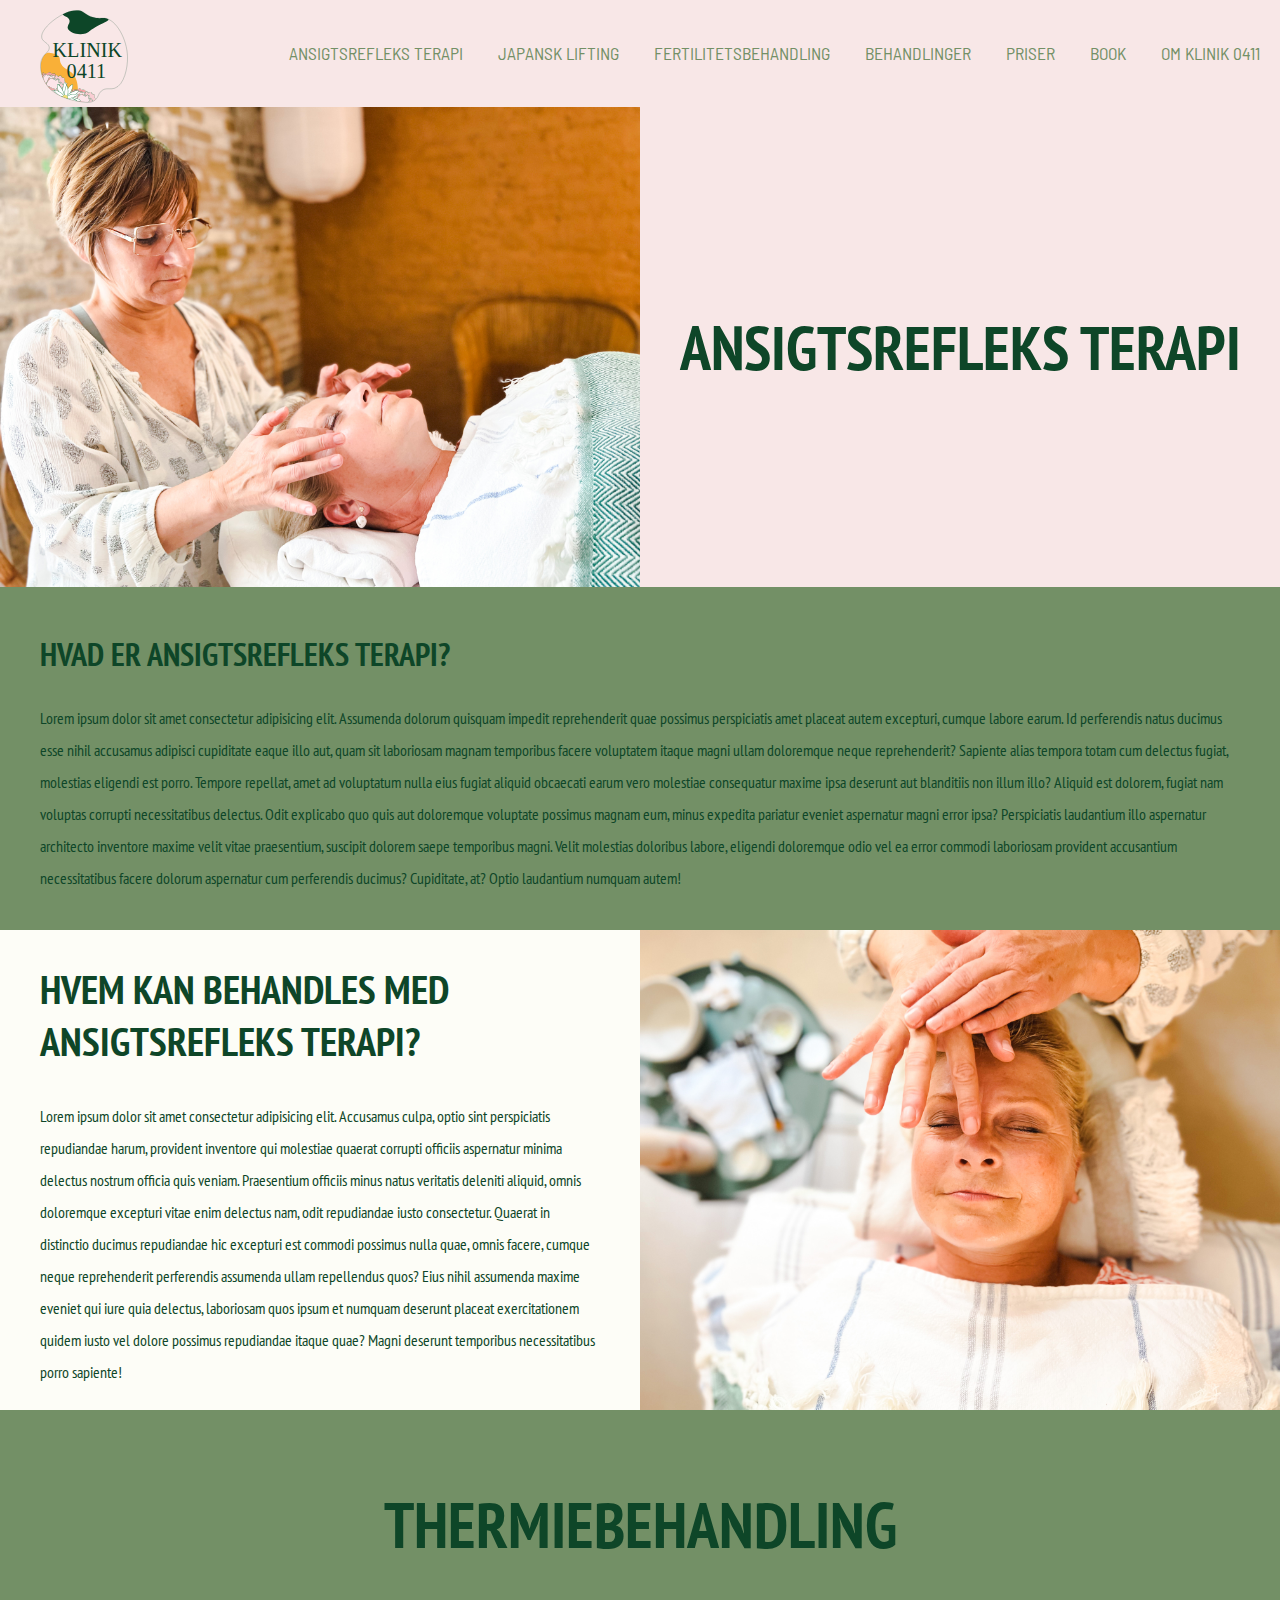
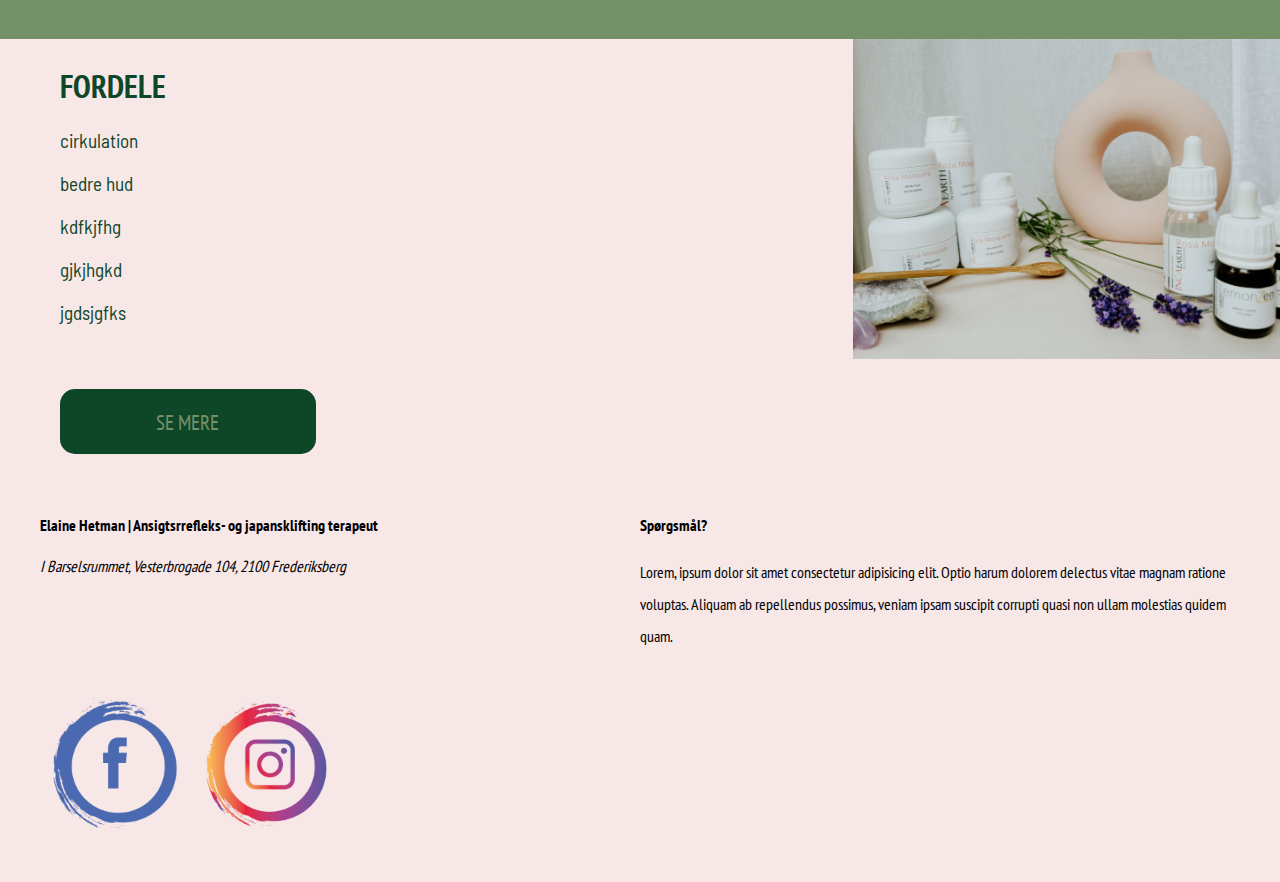
==== ansigt.html @ 23c7039d "first commit" ====
<!DOCTYPE html>
<html lang="da">
  <head>
    <meta charset="UTF-8" />
    <meta http-equiv="X-UA-Compatible" content="IE=edge" />
    <meta name="viewport" content="width=device-width, initial-scale=1.0" />
    <meta name="robots" content="noindex" />
    <link rel="preconnect" href="https://fonts.googleapis.com" />
    <link rel="preconnect" href="https://fonts.gstatic.com" crossorigin />
    <link href="https://fonts.googleapis.com/css2?family=Barlow+Semi+Condensed:wght@200&display=swap" rel="stylesheet" />
    <link rel="preconnect" href="https://fonts.googleapis.com" />
    <link rel="preconnect" href="https://fonts.gstatic.com" crossorigin />
    <link href="https://fonts.googleapis.com/css2?family=PT+Sans+Narrow&display=swap" rel="stylesheet" />
    <link rel="stylesheet" href="layout.css" />
    <link rel="stylesheet" href="style.css" />
    <title>ANSIGTSREFLEKS TERAPI</title>
  </head>
  <body>
    <header class="banner">
      <nav class="navbar">
        <a class="logo" href="index.html"><img src="images/logo_2.svg" alt="logo" /></a>
        <ul class="nav-menu">
          <li class="nav-item">
            <a href="ansigt.html">ANSIGTSREFLEKS TERAPI</a>
          </li>
          <li class="nav-item">
            <a href="japansk.html">JAPANSK LIFTING</a>
          </li>
          <li class="nav-item">
            <a href="#">FERTILITETSBEHANDLING</a>
          </li>

          <li class="nav-item">
            <a href="#">BEHANDLINGER</a>
          </li>
          <li class="nav-item">
            <a href="#">PRISER</a>
          </li>
          <li class="nav-item">
            <a href="#">BOOK</a>
          </li>
          <li class="nav-item">
            <a href="#">OM KLINIK 0411</a>
          </li>
        </ul>
        <div class="hamburger">
          <span class="bar"></span>
          <span class="bar"></span>
          <span class="bar"></span>
        </div>
      </nav>
    </header>
    <section class="half-split_2">
      <h1>ANSIGTSREFLEKS TERAPI</h1>
      <img src="billeder/ansigt_side_ansigt.JPG" alt="kvinde giver ansigtsrefleks" />
    </section>
    <section class="hvad_er_refleks">
      <h2>HVAD ER ANSIGTSREFLEKS TERAPI?</h2>
      <p>
        Lorem ipsum dolor sit amet consectetur adipisicing elit. Assumenda dolorum quisquam impedit reprehenderit quae possimus perspiciatis amet placeat autem excepturi, cumque labore earum. Id perferendis natus ducimus esse nihil accusamus adipisci cupiditate eaque illo aut, quam sit laboriosam magnam temporibus facere voluptatem itaque magni ullam doloremque neque reprehenderit? Sapiente alias tempora totam cum delectus fugiat, molestias eligendi est porro. Tempore repellat, amet ad voluptatum nulla eius fugiat aliquid obcaecati earum vero molestiae consequatur maxime ipsa deserunt aut blanditiis non illum illo? Aliquid est dolorem, fugiat nam voluptas corrupti necessitatibus delectus. Odit explicabo quo quis aut doloremque voluptate possimus magnam eum, minus expedita pariatur eveniet
        aspernatur magni error ipsa? Perspiciatis laudantium illo aspernatur architecto inventore maxime velit vitae praesentium, suscipit dolorem saepe temporibus magni. Velit molestias doloribus labore, eligendi doloremque odio vel ea error commodi laboriosam provident accusantium necessitatibus facere dolorum aspernatur cum perferendis ducimus? Cupiditate, at? Optio laudantium numquam autem!
      </p>
    </section>
    <section class="hvem_kan_behandles">
      <img src="billeder/ansigt_side_ansigt_3.JPG" alt="kvinde giver refleks" />
      <h2>HVEM KAN BEHANDLES MED ANSIGTSREFLEKS TERAPI?</h2>
      <p>
        Lorem ipsum dolor sit amet consectetur adipisicing elit. Accusamus culpa, optio sint perspiciatis repudiandae harum, provident inventore qui molestiae quaerat corrupti officiis aspernatur minima delectus nostrum officia quis veniam. Praesentium officiis minus natus veritatis deleniti aliquid, omnis doloremque excepturi vitae enim delectus nam, odit repudiandae iusto consectetur. Quaerat in distinctio ducimus repudiandae hic excepturi est commodi possimus nulla quae, omnis facere, cumque neque reprehenderit perferendis assumenda ullam repellendus quos? Eius nihil assumenda maxime eveniet qui iure quia delectus, laboriosam quos ipsum et numquam deserunt placeat exercitationem quidem iusto vel dolore possimus repudiandae itaque quae? Magni deserunt temporibus necessitatibus porro
        sapiente!
      </p>
    </section>
    <section class="overskrift"><h1>THERMIEBEHANDLING</h1></section>
    <section class="fordele">
      <h2>FORDELE</h2>
      <ul>
        <li>cirkulation</li>
        <li>bedre hud</li>
        <li>kdfkjfhg</li>
        <li>gjkjhgkd</li>
        <li>jgdsjgfks</li>
      </ul>
      <img src="billeder/produkt_landscape_side2.JPG" alt="produkter" />
      <div class="button_micro"><a href="#">SE MERE</a></div>
    </section>
    <footer class="grid_footer_3col">
      <div class="adresse">
        <h4>Elaine Hetman | Ansigtsrrefleks- og japansklifting terapeut</h4>
        <address>I Barselsrummet, Vesterbrogade 104, 2100 Frederiksberg</address>
      </div>
      <div class="ikoner">
        <a href="#"><img src="images/facebook_png.png" alt="facebook icon" /></a>
        <a href="#"><img src="images/insta_png.png" alt="instagram icon" /></a>
      </div>
      <div class="spoergsmaal">
        <h4>Spørgsmål?</h4>
        <p>Lorem, ipsum dolor sit amet consectetur adipisicing elit. Optio harum dolorem delectus vitae magnam ratione voluptas. Aliquam ab repellendus possimus, veniam ipsam suscipit corrupti quasi non ullam molestias quidem quam.</p>
      </div>
      <button onclick="topFunction()" id="top_knap" title="Go to top">Til toppen</button>
    </footer>
    <script src="script.js"></script>
  </body>
</html>
---- layout.css ----
* {
  box-sizing: border-box;
  /* ovenstående inkluderer padding og border i elementets totale højde og bredde */
}
---- style.css ----
/* ----------------- GENERAL STYLES ----------------------- */
html {
  font-family: "PT Sans Narrow", sans-serif;

  /* farvevariabler */
  --green: #739066;
  --darkgreen: #0e4628;
  --pink: #f8e7e7;
  --beige: #fdfdf7;

  /* gapvariabler */
  --space-s: 1rem;
  --space-m: 2rem;
  --space-l: 3rem;
  --space-xl: 4rem;
}

img {
  width: 100%;
  height: auto;
}

body {
  background-color: var(--pink);
  margin: 0 auto;
  /* max-width: 1200px; */
}
h2 {
  font-size: 2rem;
}

p {
  line-height: 2;
}

/* ---------------- NAV MENU ---------------*/

.logo {
  margin-inline: 40px;
}

.nav-menu li {
  font-family: "Barlow Semi Condensed", sans-serif;
  list-style: none;
  font-size: 1.1rem;
  text-align: center;
}
a {
  color: var(--green);
  text-decoration: none;
}

.navbar {
  min-height: 70px;
  display: flex;
  justify-content: space-between;
  align-items: center;
  margin-right: 20px;
}
.nav-menu {
  display: flex;
  justify-content: space-between;
  align-items: center;
  gap: 35px;
}

.nav-link {
  transition: 0.7s ease;
}

.navbar a:hover {
  color: orange;
}

.hamburger {
  display: none;
  cursor: pointer;
}

.bar {
  display: block;
  width: 30px;
  height: 3px;
  margin-block: 5px;
  -webkit-transition: all 0.3s ease-in-out;
  transition: all 0.3s ease-in-out;
  background-color: var(--green);
  border-radius: 15px;
}

@media (max-width: 768px) {
  .logo {
    width: 30%;
    font-size: 2rem;
    margin-inline: 0;
  }
  .navbar {
    padding: 20px;
  }
  .hamburger {
    display: block;
  }
  .hamburger.active .bar:nth-child(2) {
    opacity: 0;
  }
  .hamburger.active .bar:nth-child(1) {
    transform: translateY(8px) rotate(45deg);
  }
  .hamburger.active .bar:nth-child(3) {
    transform: translateY(-8px) rotate(-45deg);
  }
  .nav-menu {
    position: fixed;
    left: -100%;
    top: 130px;
    gap: 0;
    flex-direction: column;
    background-color: var(--pink);
    width: 100%;
    text-align: center;
    transition: 0.3s;
  }
  .nav-item {
    margin-block: 16px;
  }

  .nav-menu.active {
    left: 0;
  }
}
/* ------------------ scroll to top knap -------------------- */
#top_knap {
  display: none; /* Hidden by default */
  position: fixed; /* Fixed/sticky position */
  bottom: 20px; /* Place the button at the bottom of the page */
  right: 30px; /* Place the button 30px from the right */
  z-index: 99; /* Make sure it does not overlap */
  border: none; /* Remove borders */
  outline: none; /* Remove outline */
  background-color: var(--green); /* Set a background color */
  color: var(--beige); /* Text color */
  cursor: pointer; /* Add a mouse pointer on hover */
  padding: 15px; /* Some padding */
  border-radius: 10px; /* Rounded corners */
  font-size: 18px; /* Increase font size */
  opacity: 80%;
}

#top_knap:hover {
  background-color: var(--darkgreen); /* Add a dark-grey background on hover */
  opacity: 100%;
}

/* ------------------ FORSIDE MOBILFIRST -------------------- */

.half-split h1 {
  margin: 20px;
  font-size: 2.5rem;
  color: var(--darkgreen);
}

.half-split div {
  margin-bottom: 20px;
}

.velkommen {
  background-color: var(--green);
  padding: 20px;
  color: var(--darkgreen);
}

/* ------ Hvad er ansigtsrefleks ----- */
.grid_1-2 {
  background-color: var(--pink);
  color: var(--darkgreen);
  padding-bottom: 20px;
}

.grid_1-2 h2,
.grid_1-2 p {
  padding-inline: 20px;
}

.grid_2-1 div {
  margin-bottom: 20px;
}

.button_micro a:hover {
  color: var(--beige);
}

.button_micro {
  background-color: #0e4628;
  width: 30%;
  height: 65px;
  padding: 20px;
  font-size: 1.3rem;
  border-radius: 15px;
  text-align: center;
  margin-left: 20px;
}

.button_micro_center a:hover {
  font-size: 2rem;
  color: var(--beige);
}

/* ------ Hvad er japansk lift ----- */
.grid_2-1 {
  background-color: var(--beige);
  color: var(--darkgreen);
  padding-top: 20px;
}

.grid_2-1 h2,
.grid_2-1 p {
  padding-inline: 20px;
}

/* ------ Det siger kunderne ----- */
.kunder {
  background-color: var(--green);
  padding-top: 20px;
  margin: 0;
  text-align: center;
  color: var(--darkgreen);
}
.reviews_flex {
  display: flex;
  text-align: center;
  padding-inline: 20px;
  padding-block: 40px;
  gap: 10px;
  background-color: var(--green);
}
.reviews_flex h3 {
  color: var(--beige);
}

.reviews_flex img {
  border-radius: 50%;
}

.button_micro_center {
  display: flex;
  justify-content: center;
  padding: 20px;
  font-size: 1.3rem;
  background-color: var(--darkgreen);
}

/* ------ footer ----- */

.grid_footer_3col {
  padding: 20px;
  padding-bottom: 40px;
}

.ikoner {
  display: flex;
  width: 50%;
  padding-top: 20px;
}

/* ------ SIDE 2 - Hvad er ansigtsrefleks ----- */

.half-split_2 h1 {
  margin: 20px;
  font-size: 2.5rem;
  color: var(--darkgreen);
}

.hvad_er_refleks {
  color: var(--darkgreen);
  background-color: var(--green);
  padding: 20px;
}

.hvem_kan_behandles {
  color: var(--darkgreen);
  background-color: var(--beige);
}

.hvem_kan_behandles p {
  padding-bottom: 20px;
  margin: 0;
}

.overskrift {
  text-align: center;
  background-color: var(--green);
  padding: 30px;
  color: var(--darkgreen);
  font-size: 2rem;
}

.fordele {
  color: var(--darkgreen);
}

.fordele h2,
.fordele ul {
  padding-inline: 20px;
}

.fordele div {
  margin-bottom: 20px;
}

.fordele li {
  list-style: none;
  font-family: "Barlow Semi Condensed", sans-serif;
  font-size: 1.2rem;
  padding-bottom: 20px;
}

@media (min-width: 1000px) {
  .logo {
    width: 7%;
    margin-top: 10px;
  }
  .half-split {
    display: grid;
    grid-template-columns: 1fr 1fr;
  }
  .half-split h1 {
    grid-column: 1;
    grid-row: 2;
    font-size: 3.9rem;
    margin-inline: 40px;
  }
  .half-split img {
    grid-column: 2;
    grid-row: span 3;
    width: 100%;
  }

  .half-split div {
    grid-row: 2;
    margin-inline: 40px;
    grid-column: 1;
    margin-top: 290px;
    margin-bottom: 30px;
  }

  .velkommen {
    text-align: center;
    padding-bottom: 40px;
  }
  .velkommen p {
    padding-inline: 350px;
  }
  /* ------ Hvad er ansigtsrefleks ----- */
  .grid_1-2 {
    display: grid;
    grid-template-columns: 1fr 2fr;
    padding: 0;
  }
  .grid_1-2 img {
    grid-column: 1;
    grid-row: span 2;
    width: 80%;
  }
  .grid_1-2 h2,
  .grid_1-2 p {
    margin-inline: 90px;
    grid-row: 1;
    grid-column: 2;
  }
  .grid_1-2 p {
    margin-top: 100px;
  }
  .grid_1-2 div {
    grid-row: 2;
    grid-column: 2;
    margin-inline: 110px;
  }

  .grid_2-1 {
    display: grid;
    grid-template-columns: 2fr 1fr;
    padding: 0;
  }
  .grid_2-1 img {
    grid-column: 2;
    grid-row: span 2;
  }

  .grid_2-1 h2,
  .grid_2-1 p {
    margin-inline: 90px;
    grid-row: 1;
    grid-column: 1;
  }

  .grid_2-1 p {
    margin-top: 100px;
  }
  .grid_2-1 div {
    grid-row: 2;
    grid-column: 1;
    margin-inline: 110px;
  }

  .reviews_flex img {
    width: 60%;
  }

  footer {
    display: grid;
    grid-template-columns: 1fr 1fr;
    margin-inline: 20px;
  }

  .ikoner {
    grid-column: 1;
  }

  .spoergsmaal {
    grid-column: 2;
    grid-row: 1;
  }

  /* ------ SIDE 2 HVAD ER ANSIGTSREFLEKS ----- */

  .half-split_2 {
    display: grid;
    grid-template-columns: 1fr 1fr;
  }

  .half-split_2 h1 {
    grid-column: 2;
    grid-row: 2;
    font-size: 3.9rem;

    text-align: center;
  }

  .half-split_2 img {
    grid-column: 1;
    grid-row: span 3;
    width: 100%;
  }

  .hvad_er_refleks {
    padding-inline: 40px;
  }

  .hvem_kan_behandles {
    display: grid;
    grid-template-columns: 1fr 1fr;
  }

  .hvem_kan_behandles h2 {
    grid-column: 1;
    grid-row: 1;
    font-size: 2.5rem;
    margin-left: 40px;
  }
  .hvem_kan_behandles p {
    grid-column: 1;
    grid-row: 2;
    margin-inline: 40px;
  }

  .hvem_kan_behandles img {
    grid-column: 2;
    grid-row: span 3;
  }

  .fordele {
    display: grid;
    grid-template-columns: 2fr 1fr;
  }

  .fordele h2,
  .fordele ul,
  .fordele div {
    grid-column: 1;
    grid-row: 1;
    margin-inline: 40px;
  }
  .fordele ul {
    margin-top: 90px;
  }
  .fordele div {
    margin-top: 350px;
    margin-inline: 60px;
  }
  .fordele img {
    grid-column: 2;
    grid-row: 1;
  }
}
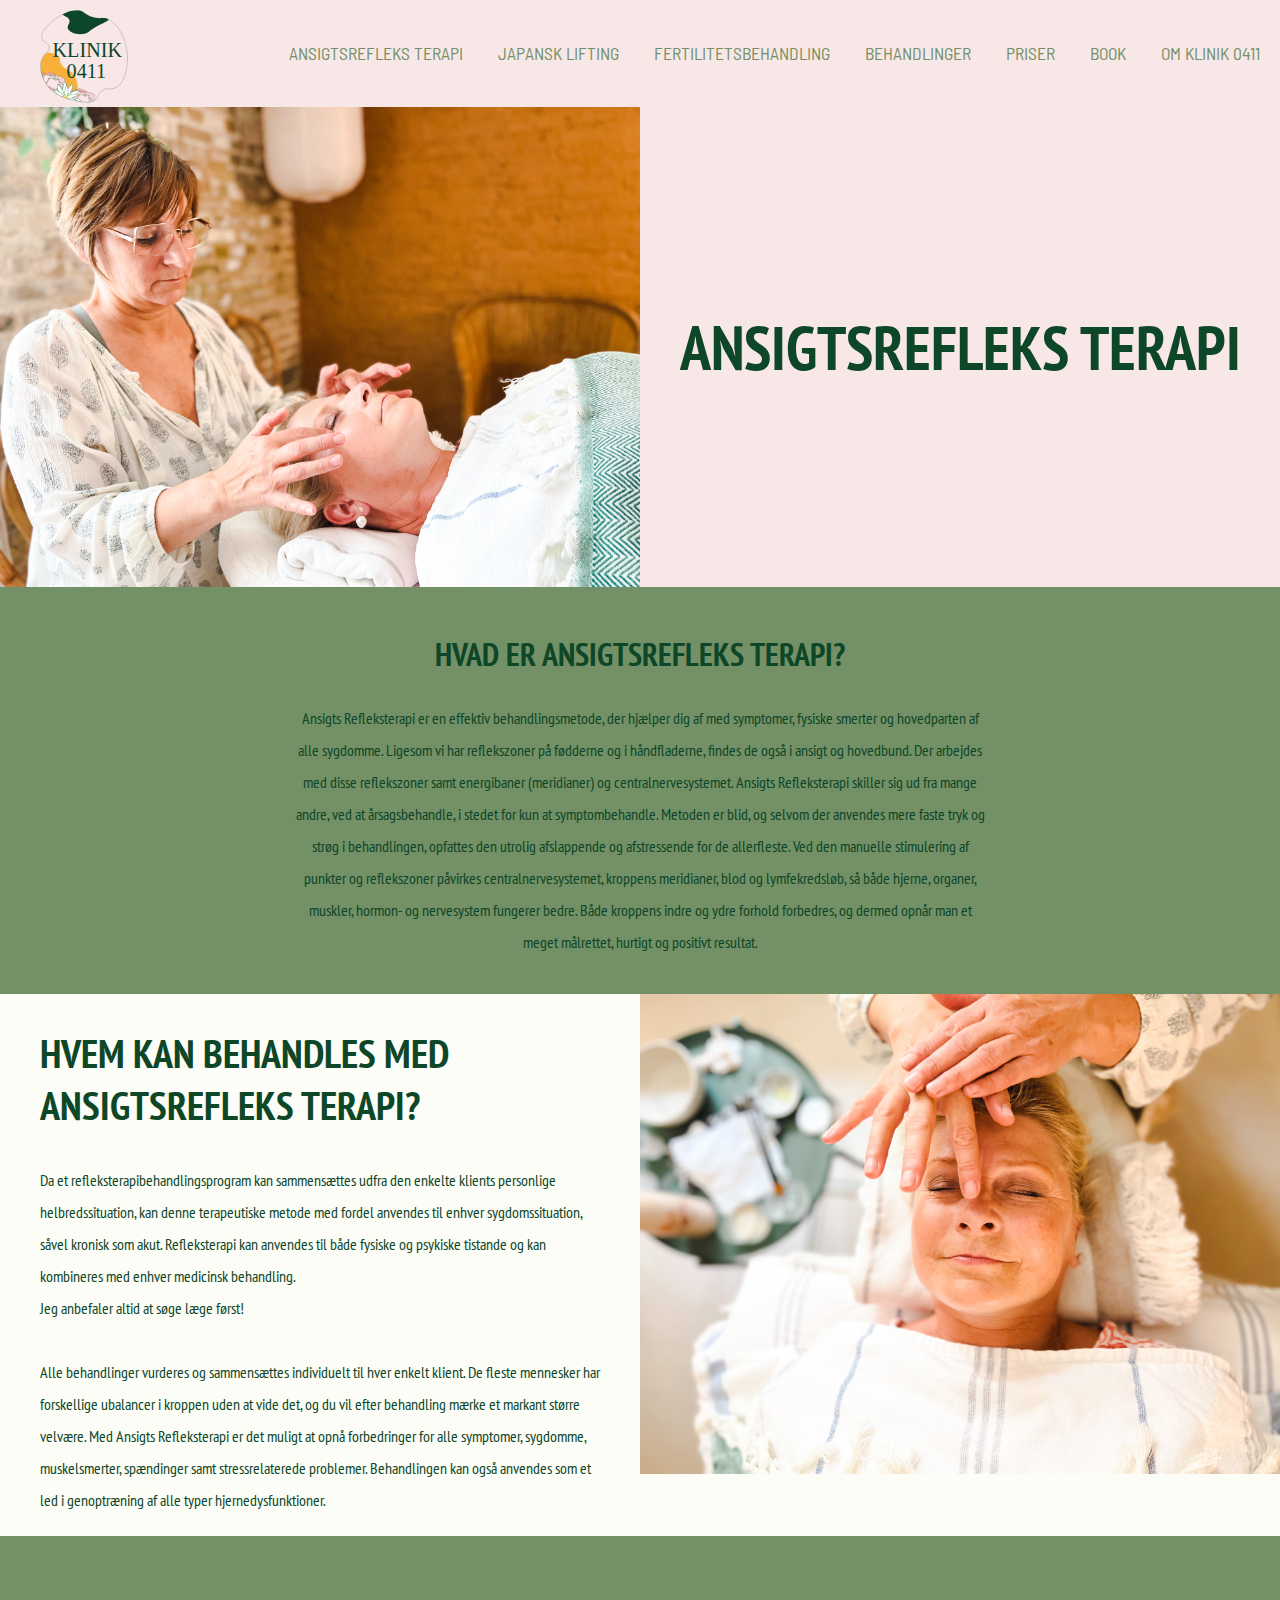
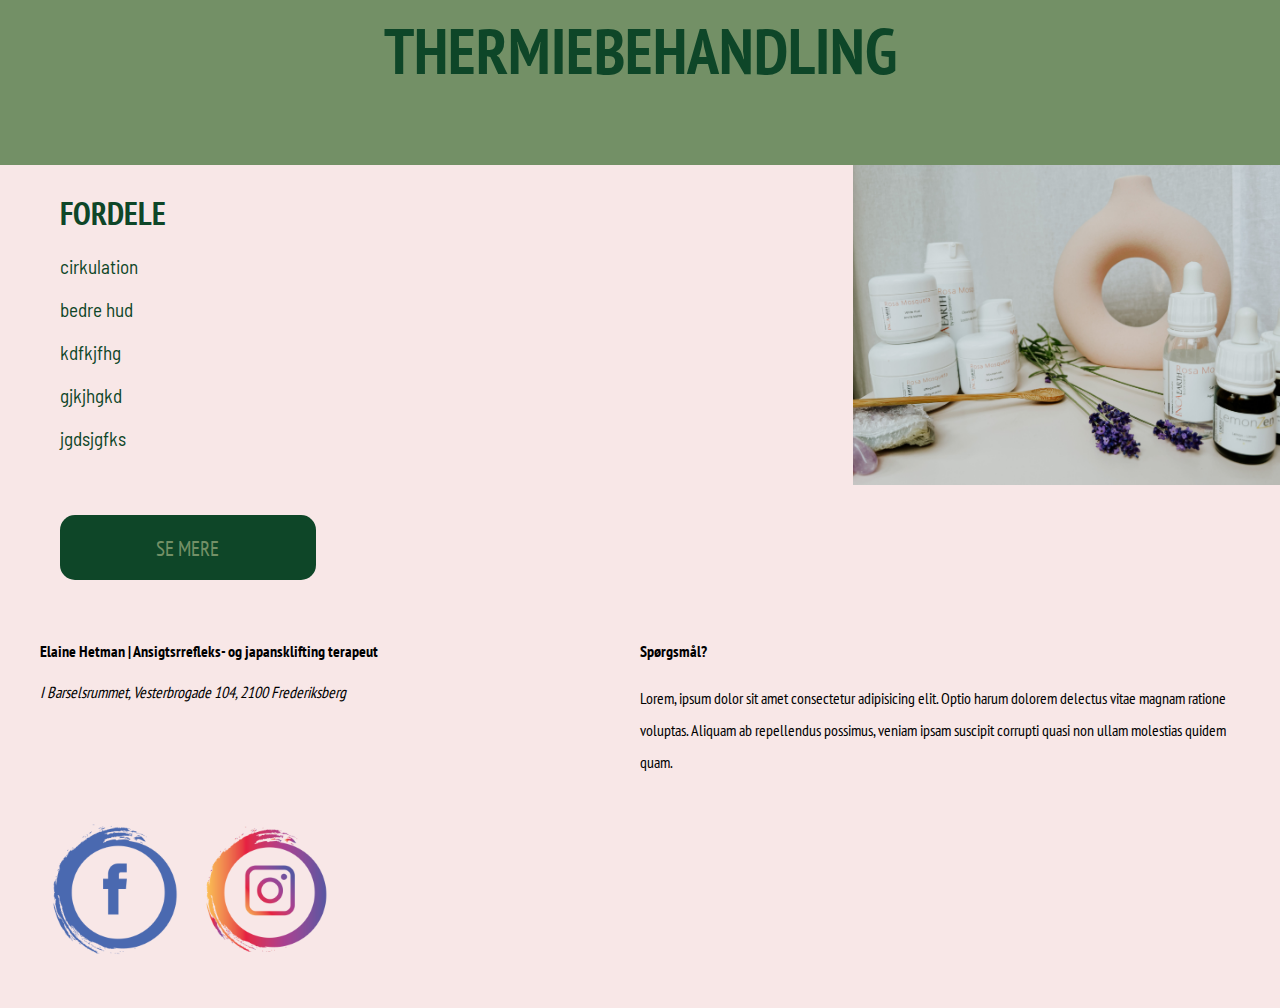
==== commit d5912e24: "tekst" ====
--- a/ansigt.html
+++ b/ansigt.html
@@ -57,16 +57,18 @@
     <section class="hvad_er_refleks">
       <h2>HVAD ER ANSIGTSREFLEKS TERAPI?</h2>
       <p>
-        Lorem ipsum dolor sit amet consectetur adipisicing elit. Assumenda dolorum quisquam impedit reprehenderit quae possimus perspiciatis amet placeat autem excepturi, cumque labore earum. Id perferendis natus ducimus esse nihil accusamus adipisci cupiditate eaque illo aut, quam sit laboriosam magnam temporibus facere voluptatem itaque magni ullam doloremque neque reprehenderit? Sapiente alias tempora totam cum delectus fugiat, molestias eligendi est porro. Tempore repellat, amet ad voluptatum nulla eius fugiat aliquid obcaecati earum vero molestiae consequatur maxime ipsa deserunt aut blanditiis non illum illo? Aliquid est dolorem, fugiat nam voluptas corrupti necessitatibus delectus. Odit explicabo quo quis aut doloremque voluptate possimus magnam eum, minus expedita pariatur eveniet
-        aspernatur magni error ipsa? Perspiciatis laudantium illo aspernatur architecto inventore maxime velit vitae praesentium, suscipit dolorem saepe temporibus magni. Velit molestias doloribus labore, eligendi doloremque odio vel ea error commodi laboriosam provident accusantium necessitatibus facere dolorum aspernatur cum perferendis ducimus? Cupiditate, at? Optio laudantium numquam autem!
+        Ansigts Refleksterapi er en effektiv behandlingsmetode, der hjælper dig af med symptomer, fysiske smerter og hovedparten af alle sygdomme. Ligesom vi har reflekszoner på fødderne og i håndfladerne, findes de også i ansigt og hovedbund. Der arbejdes med disse reflekszoner samt energibaner (meridianer) og centralnervesystemet. Ansigts Refleksterapi skiller sig ud fra mange andre, ved at årsagsbehandle, i stedet for kun at symptombehandle. Metoden er blid, og selvom der anvendes mere faste tryk og strøg i behandlingen, opfattes den utrolig afslappende og afstressende for de allerfleste. Ved den manuelle stimulering af punkter og reflekszoner påvirkes centralnervesystemet, kroppens meridianer, blod og lymfekredsløb, så både hjerne, organer, muskler, hormon- og nervesystem fungerer
+        bedre. Både kroppens indre og ydre forhold forbedres, og dermed opnår man et meget målrettet, hurtigt og positivt resultat.
       </p>
     </section>
     <section class="hvem_kan_behandles">
       <img src="billeder/ansigt_side_ansigt_3.JPG" alt="kvinde giver refleks" />
       <h2>HVEM KAN BEHANDLES MED ANSIGTSREFLEKS TERAPI?</h2>
       <p>
-        Lorem ipsum dolor sit amet consectetur adipisicing elit. Accusamus culpa, optio sint perspiciatis repudiandae harum, provident inventore qui molestiae quaerat corrupti officiis aspernatur minima delectus nostrum officia quis veniam. Praesentium officiis minus natus veritatis deleniti aliquid, omnis doloremque excepturi vitae enim delectus nam, odit repudiandae iusto consectetur. Quaerat in distinctio ducimus repudiandae hic excepturi est commodi possimus nulla quae, omnis facere, cumque neque reprehenderit perferendis assumenda ullam repellendus quos? Eius nihil assumenda maxime eveniet qui iure quia delectus, laboriosam quos ipsum et numquam deserunt placeat exercitationem quidem iusto vel dolore possimus repudiandae itaque quae? Magni deserunt temporibus necessitatibus porro
-        sapiente!
+        Da et refleksterapibehandlingsprogram kan sammensættes udfra den enkelte klients personlige helbredssituation, kan denne terapeutiske metode med fordel anvendes til enhver sygdomssituation, såvel kronisk som akut. Refleksterapi kan anvendes til både fysiske og psykiske tistande og kan kombineres med enhver medicinsk behandling. <br />
+        Jeg anbefaler altid at søge læge først! <br />
+        <br />
+        Alle behandlinger vurderes og sammensættes individuelt til hver enkelt klient. De fleste mennesker har forskellige ubalancer i kroppen uden at vide det, og du vil efter behandling mærke et markant større velvære. Med Ansigts Refleksterapi er det muligt at opnå forbedringer for alle symptomer, sygdomme, muskelsmerter, spændinger samt stressrelaterede problemer. Behandlingen kan også anvendes som et led i genoptræning af alle typer hjernedysfunktioner.
       </p>
     </section>
     <section class="overskrift"><h1>THERMIEBEHANDLING</h1></section>
--- a/style.css
+++ b/style.css
@@ -446,6 +446,12 @@
     padding-inline: 40px;
   }
 
+  .hvad_er_refleks p,
+  .hvad_er_refleks h2 {
+    text-align: center;
+    padding-inline: 250px;
+  }
+
   .hvem_kan_behandles {
     display: grid;
     grid-template-columns: 1fr 1fr;
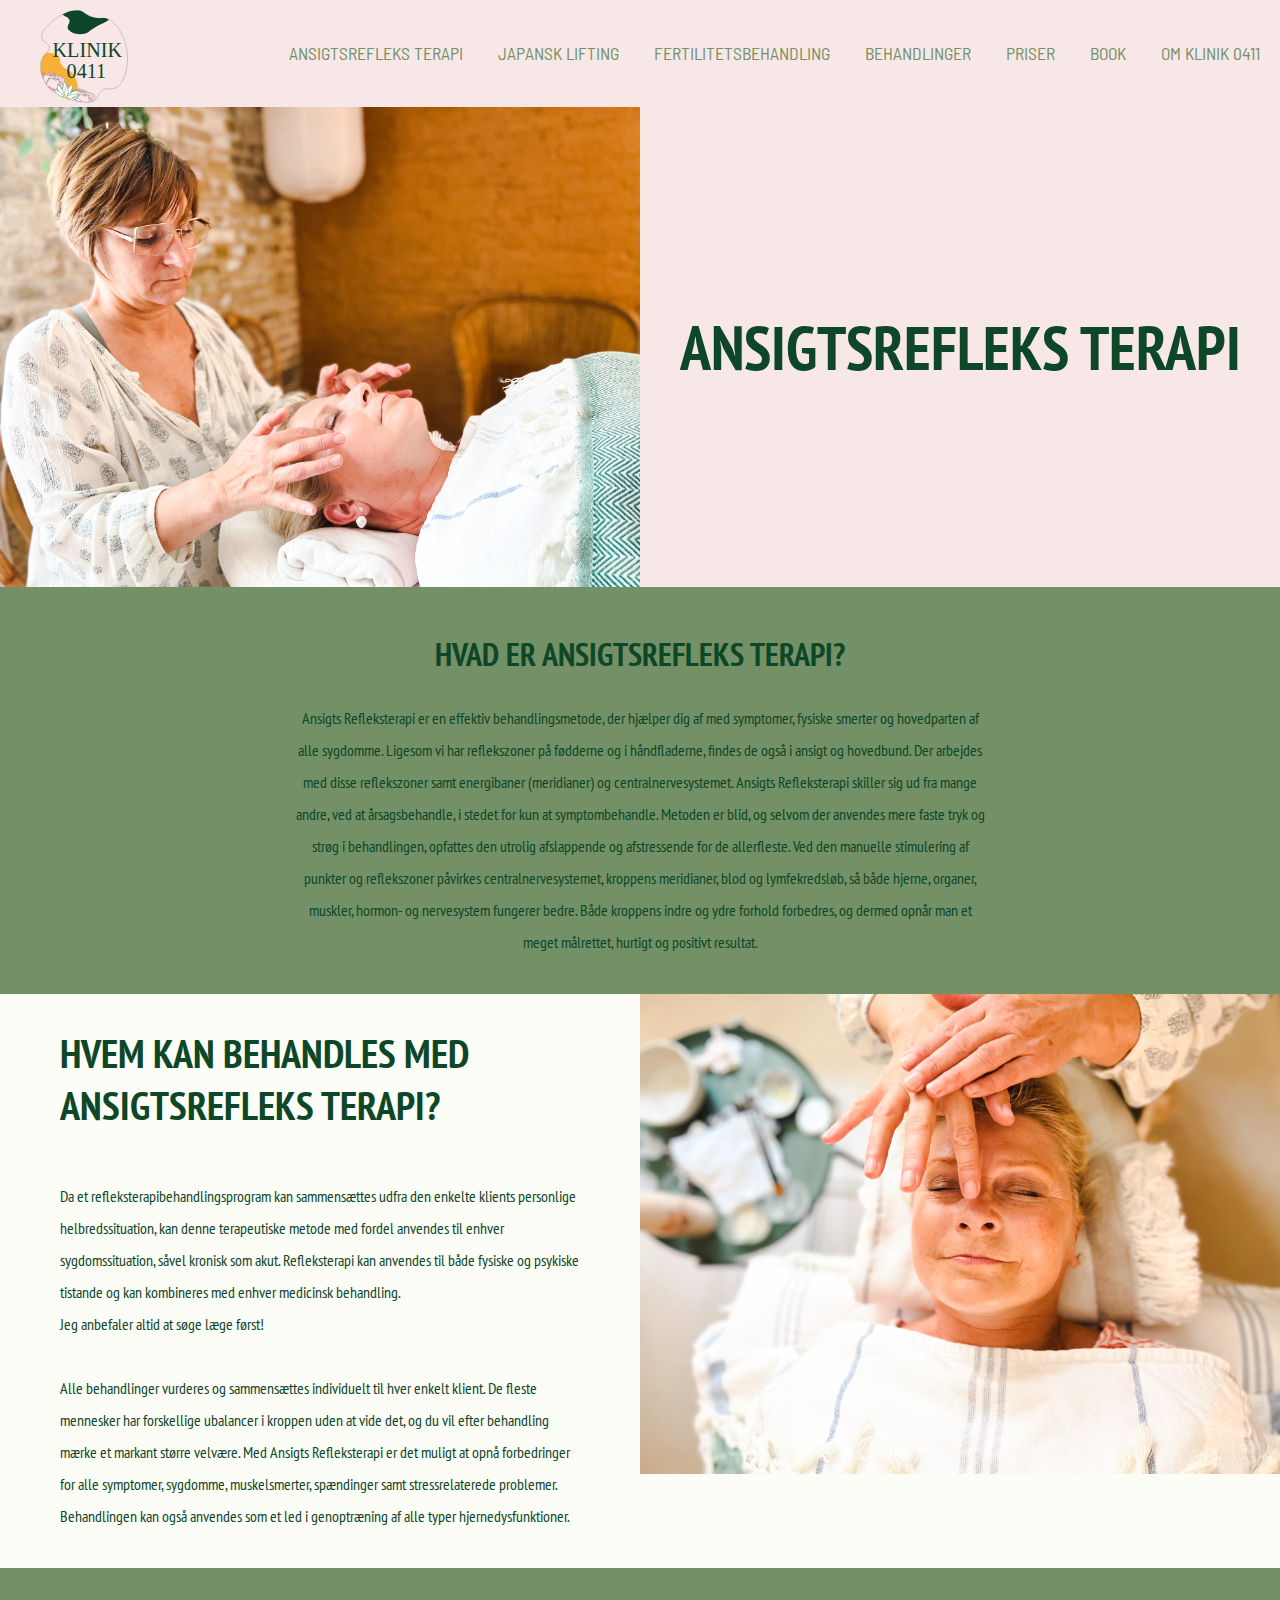
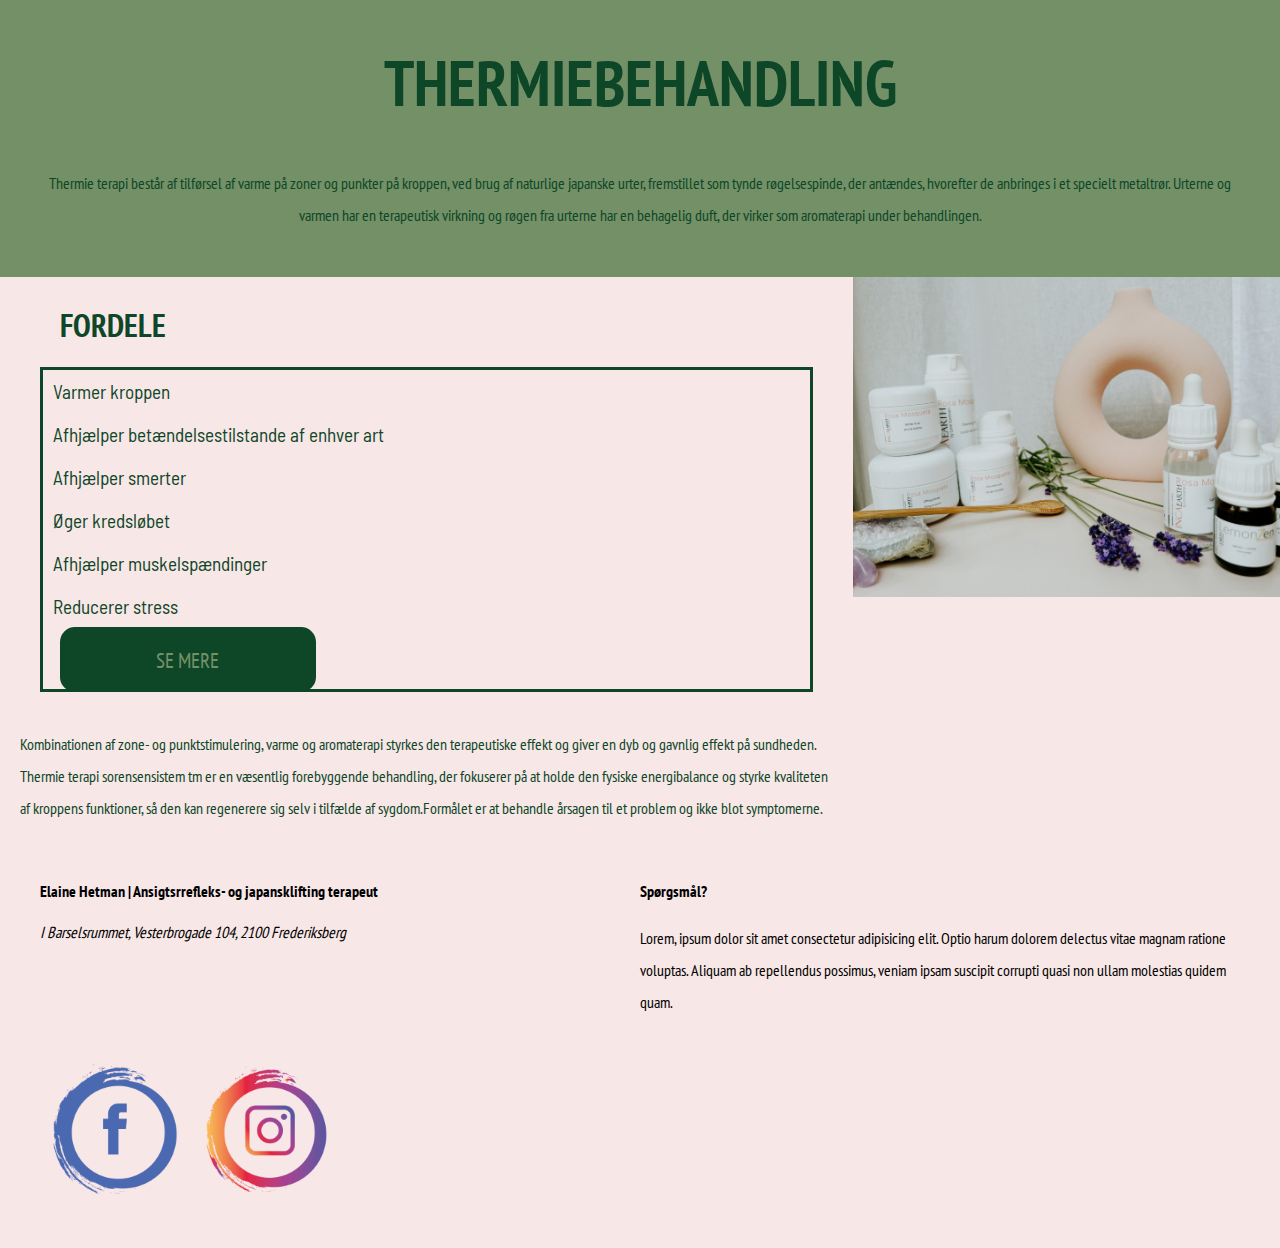
==== commit d77774eb: "Ansigt" ====
--- a/ansigt.html
+++ b/ansigt.html
@@ -71,18 +71,23 @@
         Alle behandlinger vurderes og sammensættes individuelt til hver enkelt klient. De fleste mennesker har forskellige ubalancer i kroppen uden at vide det, og du vil efter behandling mærke et markant større velvære. Med Ansigts Refleksterapi er det muligt at opnå forbedringer for alle symptomer, sygdomme, muskelsmerter, spændinger samt stressrelaterede problemer. Behandlingen kan også anvendes som et led i genoptræning af alle typer hjernedysfunktioner.
       </p>
     </section>
-    <section class="overskrift"><h1>THERMIEBEHANDLING</h1></section>
+    <section class="overskrift">
+      <h1>THERMIEBEHANDLING</h1>
+      <p>Thermie terapi består af tilførsel af varme på zoner og punkter på kroppen, ved brug af naturlige japanske urter, fremstillet som tynde røgelsespinde, der antændes, hvorefter de anbringes i et specielt metaltrør. Urterne og varmen har en terapeutisk virkning og røgen fra urterne har en behagelig duft, der virker som aromaterapi under behandlingen.</p>
+    </section>
     <section class="fordele">
       <h2>FORDELE</h2>
+      <p>Kombinationen af zone- og punktstimulering, varme og aromaterapi styrkes den terapeutiske effekt og giver en dyb og gavnlig effekt på sundheden. Thermie terapi sorensensistem tm er en væsentlig forebyggende behandling, der fokuserer på at holde den fysiske energibalance og styrke kvaliteten af​ kroppens funktioner, så den kan regenerere sig selv i tilfælde af sygdom.Formålet er at behandle årsagen til et ​​problem og ikke blot symptomerne.</p>
       <ul>
-        <li>cirkulation</li>
-        <li>bedre hud</li>
-        <li>kdfkjfhg</li>
-        <li>gjkjhgkd</li>
-        <li>jgdsjgfks</li>
+        <li>Varmer kroppen</li>
+        <li>Afhjælper betændelsestilstande af enhver art</li>
+        <li>Afhjælper smerter</li>
+        <li>Øger kredsløbet</li>
+        <li>Afhjælper muskelspændinger</li>
+        <li>Reducerer stress</li>
       </ul>
+      <div class="button_micro"><a href="#">SE MERE</a></div>
       <img src="billeder/produkt_landscape_side2.JPG" alt="produkter" />
-      <div class="button_micro"><a href="#">SE MERE</a></div>
     </section>
     <footer class="grid_footer_3col">
       <div class="adresse">
--- a/style.css
+++ b/style.css
@@ -279,11 +279,12 @@
 .hvem_kan_behandles {
   color: var(--darkgreen);
   background-color: var(--beige);
-}
-
-.hvem_kan_behandles p {
   padding-bottom: 20px;
-  margin: 0;
+}
+
+.hvem_kan_behandles p,
+.hvem_kan_behandles h2 {
+  padding-inline: 20px;
 }
 
 .overskrift {
@@ -293,13 +294,17 @@
   color: var(--darkgreen);
   font-size: 2rem;
 }
+.overskrift p {
+  font-size: 1rem;
+}
 
 .fordele {
   color: var(--darkgreen);
 }
 
 .fordele h2,
-.fordele ul {
+.fordele ul,
+.fordele p {
   padding-inline: 20px;
 }
 
@@ -314,6 +319,12 @@
   padding-bottom: 20px;
 }
 
+.fordele ul {
+  border: solid var(--darkgreen);
+  margin: 20px;
+  padding: 10px;
+}
+
 @media (min-width: 1000px) {
   .logo {
     width: 7%;
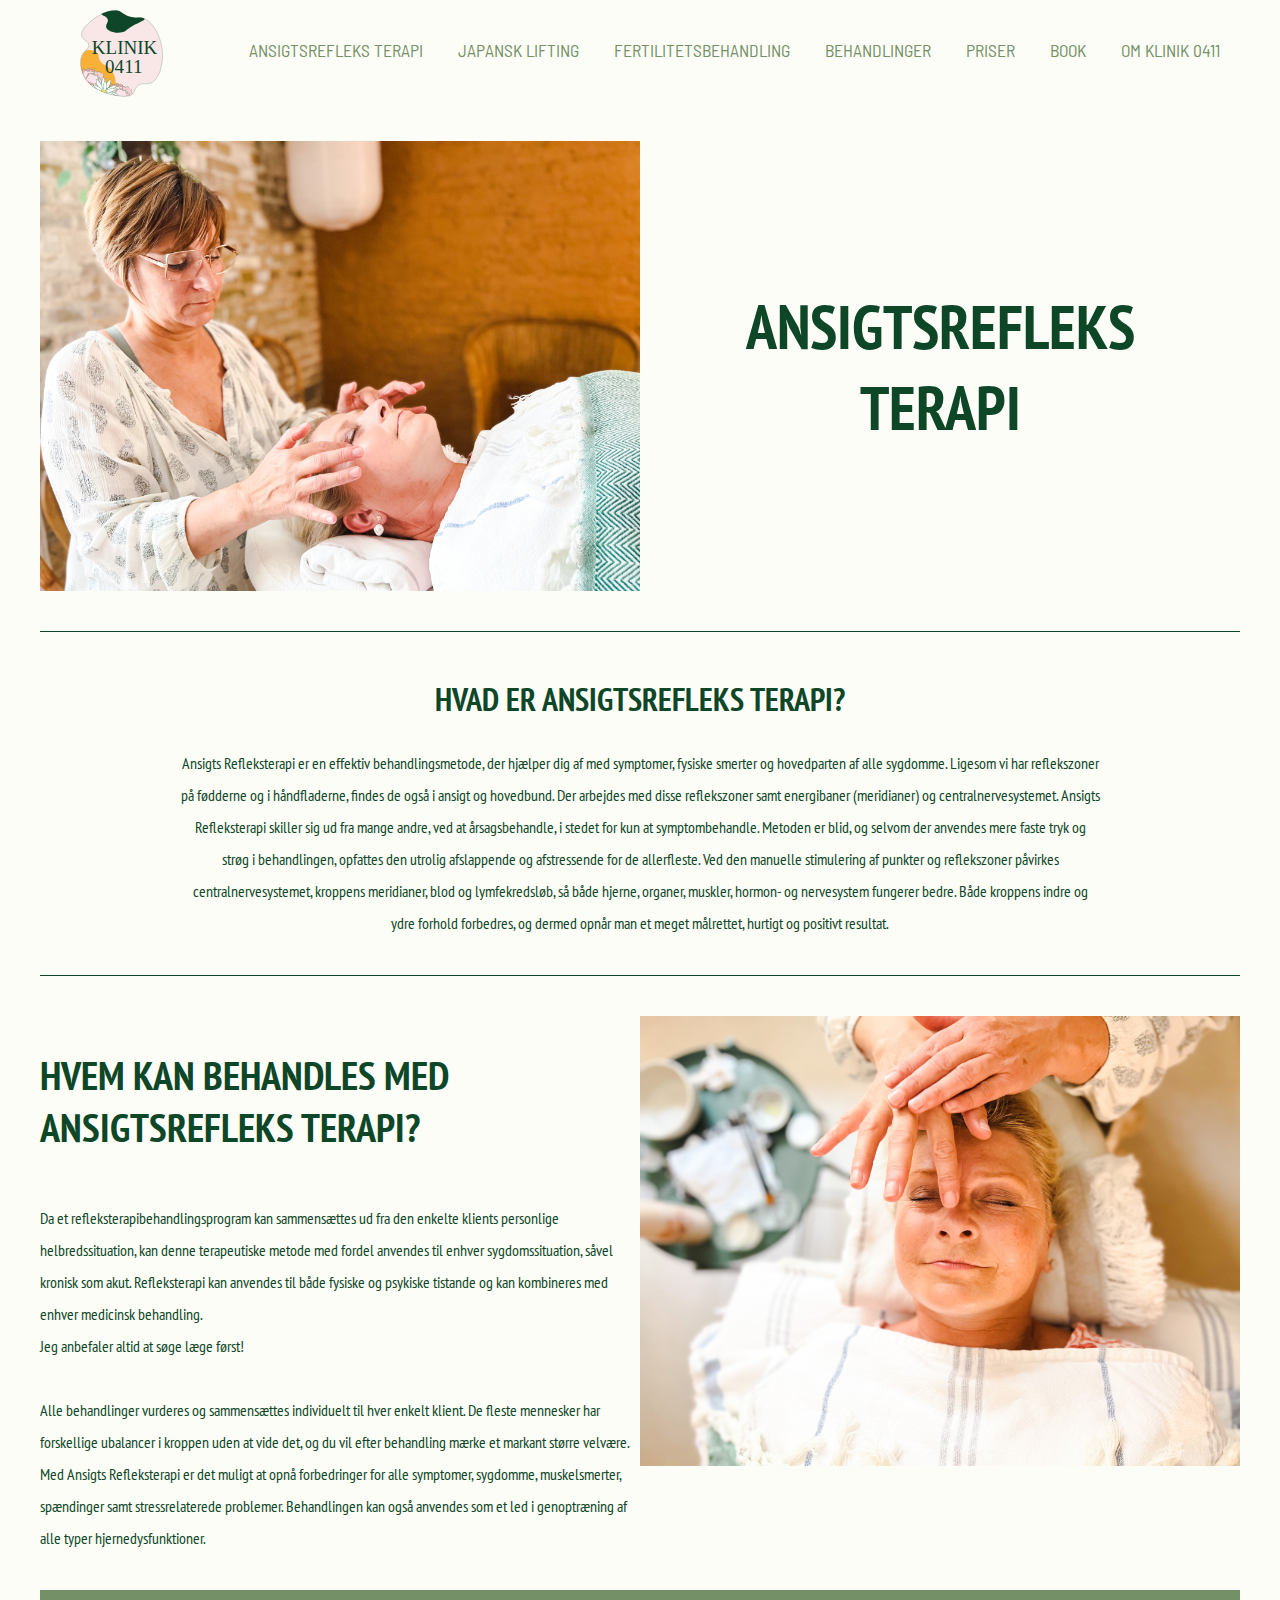
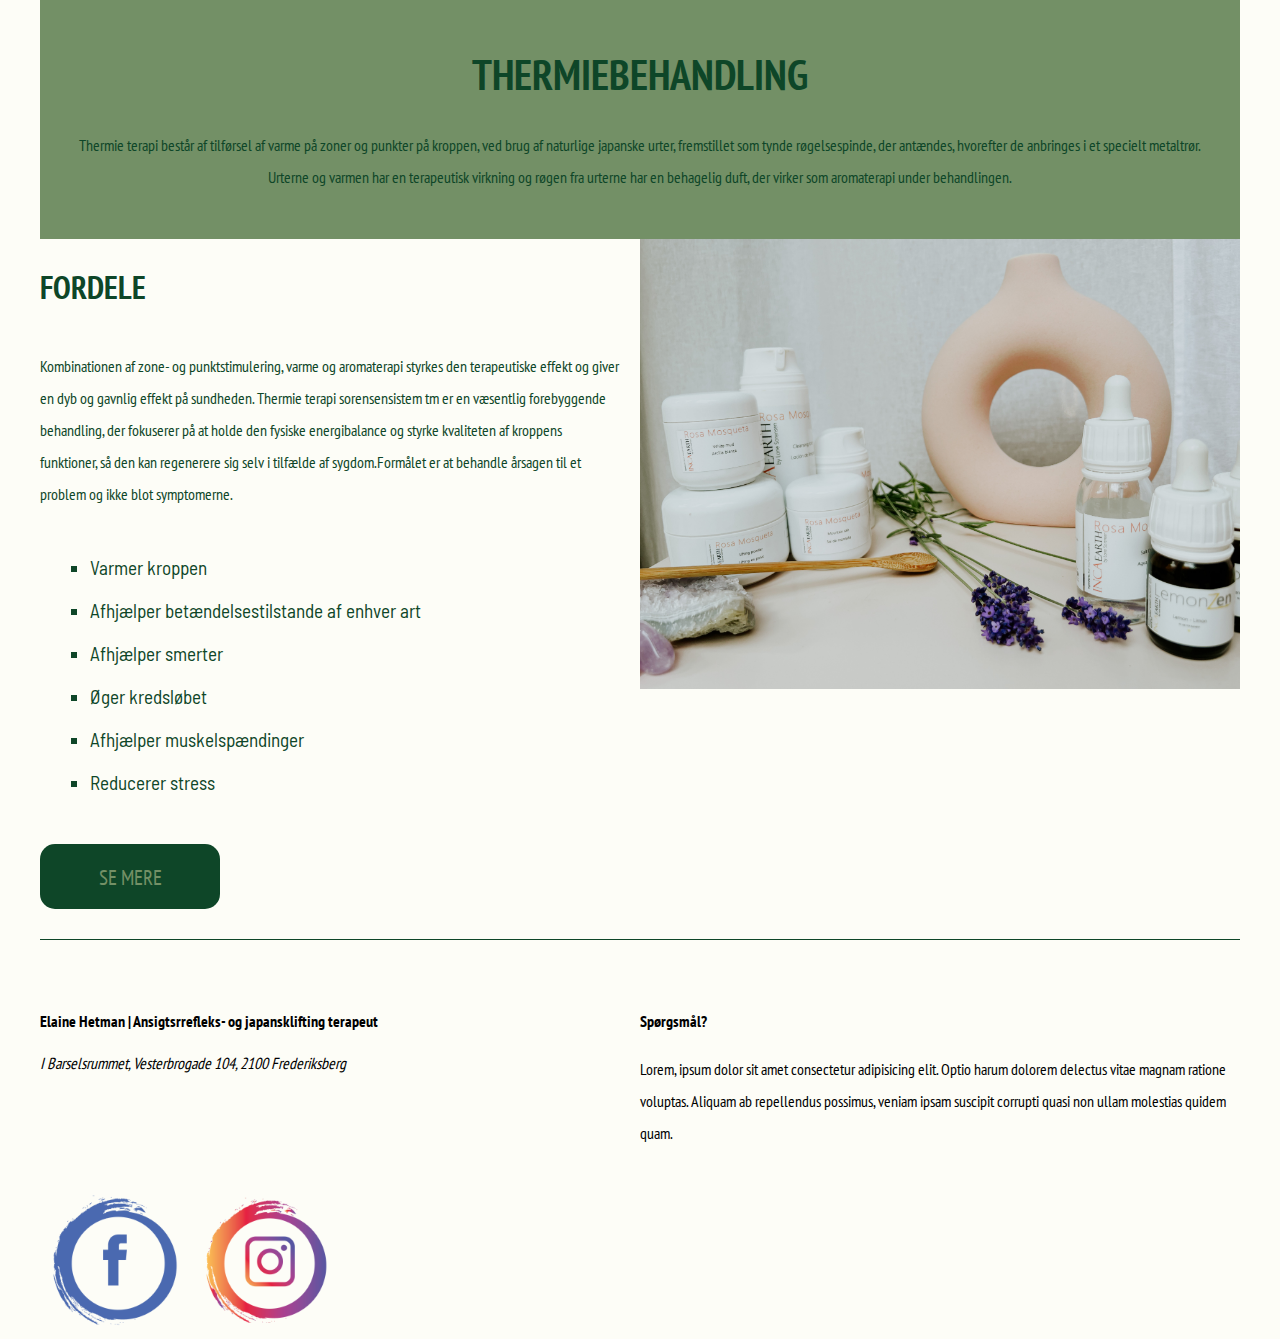
==== commit b853fd86: "side 2" ====
--- a/ansigt.html
+++ b/ansigt.html
@@ -65,7 +65,7 @@
       <img src="billeder/ansigt_side_ansigt_3.JPG" alt="kvinde giver refleks" />
       <h2>HVEM KAN BEHANDLES MED ANSIGTSREFLEKS TERAPI?</h2>
       <p>
-        Da et refleksterapibehandlingsprogram kan sammensættes udfra den enkelte klients personlige helbredssituation, kan denne terapeutiske metode med fordel anvendes til enhver sygdomssituation, såvel kronisk som akut. Refleksterapi kan anvendes til både fysiske og psykiske tistande og kan kombineres med enhver medicinsk behandling. <br />
+        Da et refleksterapibehandlingsprogram kan sammensættes ud fra den enkelte klients personlige helbredssituation, kan denne terapeutiske metode med fordel anvendes til enhver sygdomssituation, såvel kronisk som akut. Refleksterapi kan anvendes til både fysiske og psykiske tistande og kan kombineres med enhver medicinsk behandling. <br />
         Jeg anbefaler altid at søge læge først! <br />
         <br />
         Alle behandlinger vurderes og sammensættes individuelt til hver enkelt klient. De fleste mennesker har forskellige ubalancer i kroppen uden at vide det, og du vil efter behandling mærke et markant større velvære. Med Ansigts Refleksterapi er det muligt at opnå forbedringer for alle symptomer, sygdomme, muskelsmerter, spændinger samt stressrelaterede problemer. Behandlingen kan også anvendes som et led i genoptræning af alle typer hjernedysfunktioner.
@@ -76,17 +76,19 @@
       <p>Thermie terapi består af tilførsel af varme på zoner og punkter på kroppen, ved brug af naturlige japanske urter, fremstillet som tynde røgelsespinde, der antændes, hvorefter de anbringes i et specielt metaltrør. Urterne og varmen har en terapeutisk virkning og røgen fra urterne har en behagelig duft, der virker som aromaterapi under behandlingen.</p>
     </section>
     <section class="fordele">
-      <h2>FORDELE</h2>
-      <p>Kombinationen af zone- og punktstimulering, varme og aromaterapi styrkes den terapeutiske effekt og giver en dyb og gavnlig effekt på sundheden. Thermie terapi sorensensistem tm er en væsentlig forebyggende behandling, der fokuserer på at holde den fysiske energibalance og styrke kvaliteten af​ kroppens funktioner, så den kan regenerere sig selv i tilfælde af sygdom.Formålet er at behandle årsagen til et ​​problem og ikke blot symptomerne.</p>
-      <ul>
-        <li>Varmer kroppen</li>
-        <li>Afhjælper betændelsestilstande af enhver art</li>
-        <li>Afhjælper smerter</li>
-        <li>Øger kredsløbet</li>
-        <li>Afhjælper muskelspændinger</li>
-        <li>Reducerer stress</li>
-      </ul>
-      <div class="button_micro"><a href="#">SE MERE</a></div>
+      <div class="fordele_grid2">
+        <h2>FORDELE</h2>
+        <p>Kombinationen af zone- og punktstimulering, varme og aromaterapi styrkes den terapeutiske effekt og giver en dyb og gavnlig effekt på sundheden. Thermie terapi sorensensistem tm er en væsentlig forebyggende behandling, der fokuserer på at holde den fysiske energibalance og styrke kvaliteten af​ kroppens funktioner, så den kan regenerere sig selv i tilfælde af sygdom.Formålet er at behandle årsagen til et ​​problem og ikke blot symptomerne.</p>
+        <ul>
+          <li>Varmer kroppen</li>
+          <li>Afhjælper betændelsestilstande af enhver art</li>
+          <li>Afhjælper smerter</li>
+          <li>Øger kredsløbet</li>
+          <li>Afhjælper muskelspændinger</li>
+          <li>Reducerer stress</li>
+        </ul>
+        <div class="button_micro"><a href="#">SE MERE</a></div>
+      </div>
       <img src="billeder/produkt_landscape_side2.JPG" alt="produkter" />
     </section>
     <footer class="grid_footer_3col">
--- a/style.css
+++ b/style.css
@@ -1,6 +1,7 @@
 /* ----------------- GENERAL STYLES ----------------------- */
 html {
   font-family: "PT Sans Narrow", sans-serif;
+  background-color: var(--beige);
 
   /* farvevariabler */
   --green: #739066;
@@ -21,9 +22,8 @@
 }
 
 body {
-  background-color: var(--pink);
   margin: 0 auto;
-  /* max-width: 1200px; */
+  max-width: 1200px;
 }
 h2 {
   font-size: 2rem;
@@ -116,6 +116,7 @@
     gap: 0;
     flex-direction: column;
     background-color: var(--pink);
+    border-radius: 30%;
     width: 100%;
     text-align: center;
     transition: 0.3s;
@@ -164,14 +165,14 @@
 }
 
 .velkommen {
-  background-color: var(--green);
+  /* background-color: var(--green); */
   padding: 20px;
   color: var(--darkgreen);
 }
 
 /* ------ Hvad er ansigtsrefleks ----- */
 .grid_1-2 {
-  background-color: var(--pink);
+  /* background-color: var(--pink); */
   color: var(--darkgreen);
   padding-bottom: 20px;
 }
@@ -272,7 +273,6 @@
 
 .hvad_er_refleks {
   color: var(--darkgreen);
-  background-color: var(--green);
   padding: 20px;
 }
 
@@ -292,7 +292,7 @@
   background-color: var(--green);
   padding: 30px;
   color: var(--darkgreen);
-  font-size: 2rem;
+  font-size: 1.3rem;
 }
 .overskrift p {
   font-size: 1rem;
@@ -313,14 +313,13 @@
 }
 
 .fordele li {
-  list-style: none;
+  list-style: square;
   font-family: "Barlow Semi Condensed", sans-serif;
   font-size: 1.2rem;
   padding-bottom: 20px;
 }
 
 .fordele ul {
-  border: solid var(--darkgreen);
   margin: 20px;
   padding: 10px;
 }
@@ -337,7 +336,7 @@
   .half-split h1 {
     grid-column: 1;
     grid-row: 2;
-    font-size: 3.9rem;
+    font-size: 3.5rem;
     margin-inline: 40px;
   }
   .half-split img {
@@ -347,25 +346,32 @@
   }
 
   .half-split div {
-    grid-row: 2;
+    grid-row: 3;
     margin-inline: 40px;
     grid-column: 1;
-    margin-top: 290px;
+
     margin-bottom: 30px;
   }
 
   .velkommen {
     text-align: center;
     padding-bottom: 40px;
+    border-bottom: 1px solid #0e4628;
+    border-top: 1px solid #0e4628;
+    margin-bottom: 50px;
+    margin-top: 80px;
   }
   .velkommen p {
-    padding-inline: 350px;
+    padding-inline: 3rem;
+    font-size: 1.2rem;
   }
   /* ------ Hvad er ansigtsrefleks ----- */
   .grid_1-2 {
     display: grid;
     grid-template-columns: 1fr 2fr;
-    padding: 0;
+    padding-bottom: 40px;
+    border-bottom: 1px solid #0e4628;
+    margin-bottom: 50px;
   }
   .grid_1-2 img {
     grid-column: 1;
@@ -374,23 +380,24 @@
   }
   .grid_1-2 h2,
   .grid_1-2 p {
-    margin-inline: 90px;
+    margin-inline: 20px;
     grid-row: 1;
     grid-column: 2;
   }
   .grid_1-2 p {
     margin-top: 100px;
+    padding-bottom: 10px;
   }
   .grid_1-2 div {
     grid-row: 2;
     grid-column: 2;
-    margin-inline: 110px;
+    margin-inline: 35px;
   }
 
   .grid_2-1 {
     display: grid;
     grid-template-columns: 2fr 1fr;
-    padding: 0;
+    margin-bottom: 50px;
   }
   .grid_2-1 img {
     grid-column: 2;
@@ -399,18 +406,19 @@
 
   .grid_2-1 h2,
   .grid_2-1 p {
-    margin-inline: 90px;
     grid-row: 1;
     grid-column: 1;
+    padding-left: 0;
   }
 
   .grid_2-1 p {
     margin-top: 100px;
+    padding-right: 50px;
   }
   .grid_2-1 div {
     grid-row: 2;
     grid-column: 1;
-    margin-inline: 110px;
+    margin-left: 0;
   }
 
   .reviews_flex img {
@@ -420,7 +428,10 @@
   footer {
     display: grid;
     grid-template-columns: 1fr 1fr;
-    margin-inline: 20px;
+  }
+
+  .grid_footer_3col {
+    padding: 0;
   }
 
   .ikoner {
@@ -437,13 +448,13 @@
   .half-split_2 {
     display: grid;
     grid-template-columns: 1fr 1fr;
+    padding-top: 40px;
   }
 
   .half-split_2 h1 {
     grid-column: 2;
     grid-row: 2;
     font-size: 3.9rem;
-
     text-align: center;
   }
 
@@ -452,15 +463,14 @@
     grid-row: span 3;
     width: 100%;
   }
-
   .hvad_er_refleks {
-    padding-inline: 40px;
-  }
-
+    border-block: 1px solid #0e4628;
+    margin-block: 40px;
+  }
   .hvad_er_refleks p,
   .hvad_er_refleks h2 {
     text-align: center;
-    padding-inline: 250px;
+    padding-inline: 120px;
   }
 
   .hvem_kan_behandles {
@@ -472,12 +482,12 @@
     grid-column: 1;
     grid-row: 1;
     font-size: 2.5rem;
-    margin-left: 40px;
+    padding: 0;
   }
   .hvem_kan_behandles p {
     grid-column: 1;
     grid-row: 2;
-    margin-inline: 40px;
+    padding: 0;
   }
 
   .hvem_kan_behandles img {
@@ -487,25 +497,38 @@
 
   .fordele {
     display: grid;
-    grid-template-columns: 2fr 1fr;
-  }
-
-  .fordele h2,
-  .fordele ul,
+    grid-template-columns: 1fr 1fr;
+    border-bottom: 1px solid var(--darkgreen);
+    margin-bottom: 50px;
+    padding-bottom: 30px;
+  }
+
+  .fordele_grid2 {
+    display: grid;
+    grid-template-rows: 1fr;
+    grid-column: 1;
+  }
+
+  .fordele h2 {
+    grid-row: 1;
+    padding: 0;
+  }
+
+  .fordele p {
+    grid-row: 2;
+    padding: 0;
+    margin-right: 20px;
+  }
+  .fordele ul {
+    padding-left: 30px;
+    grid-column: 1;
+    grid-row: 3;
+  }
   .fordele div {
-    grid-column: 1;
+    margin: 0;
+  }
+  .fordele img {
+    grid-column: 2;
     grid-row: 1;
-    margin-inline: 40px;
-  }
-  .fordele ul {
-    margin-top: 90px;
-  }
-  .fordele div {
-    margin-top: 350px;
-    margin-inline: 60px;
-  }
-  .fordele img {
-    grid-column: 2;
-    grid-row: 1;
-  }
-}
+  }
+}
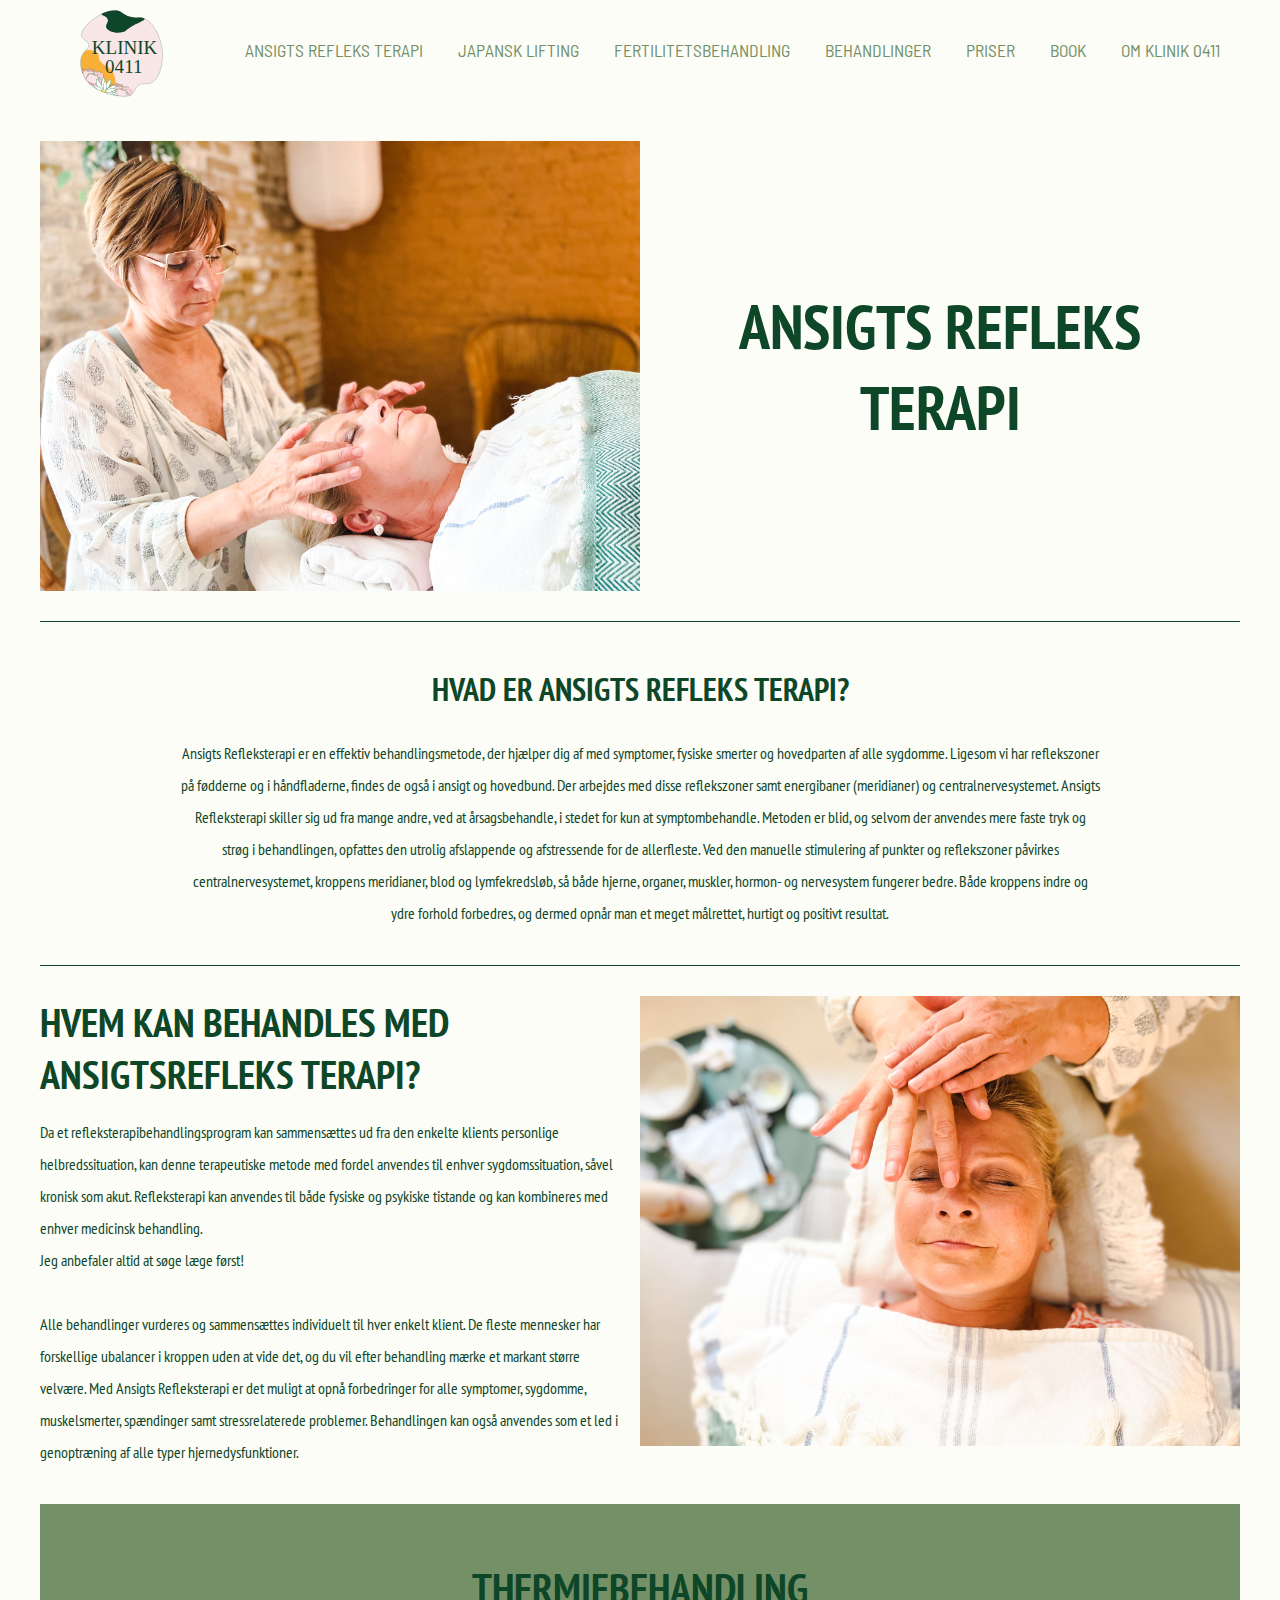
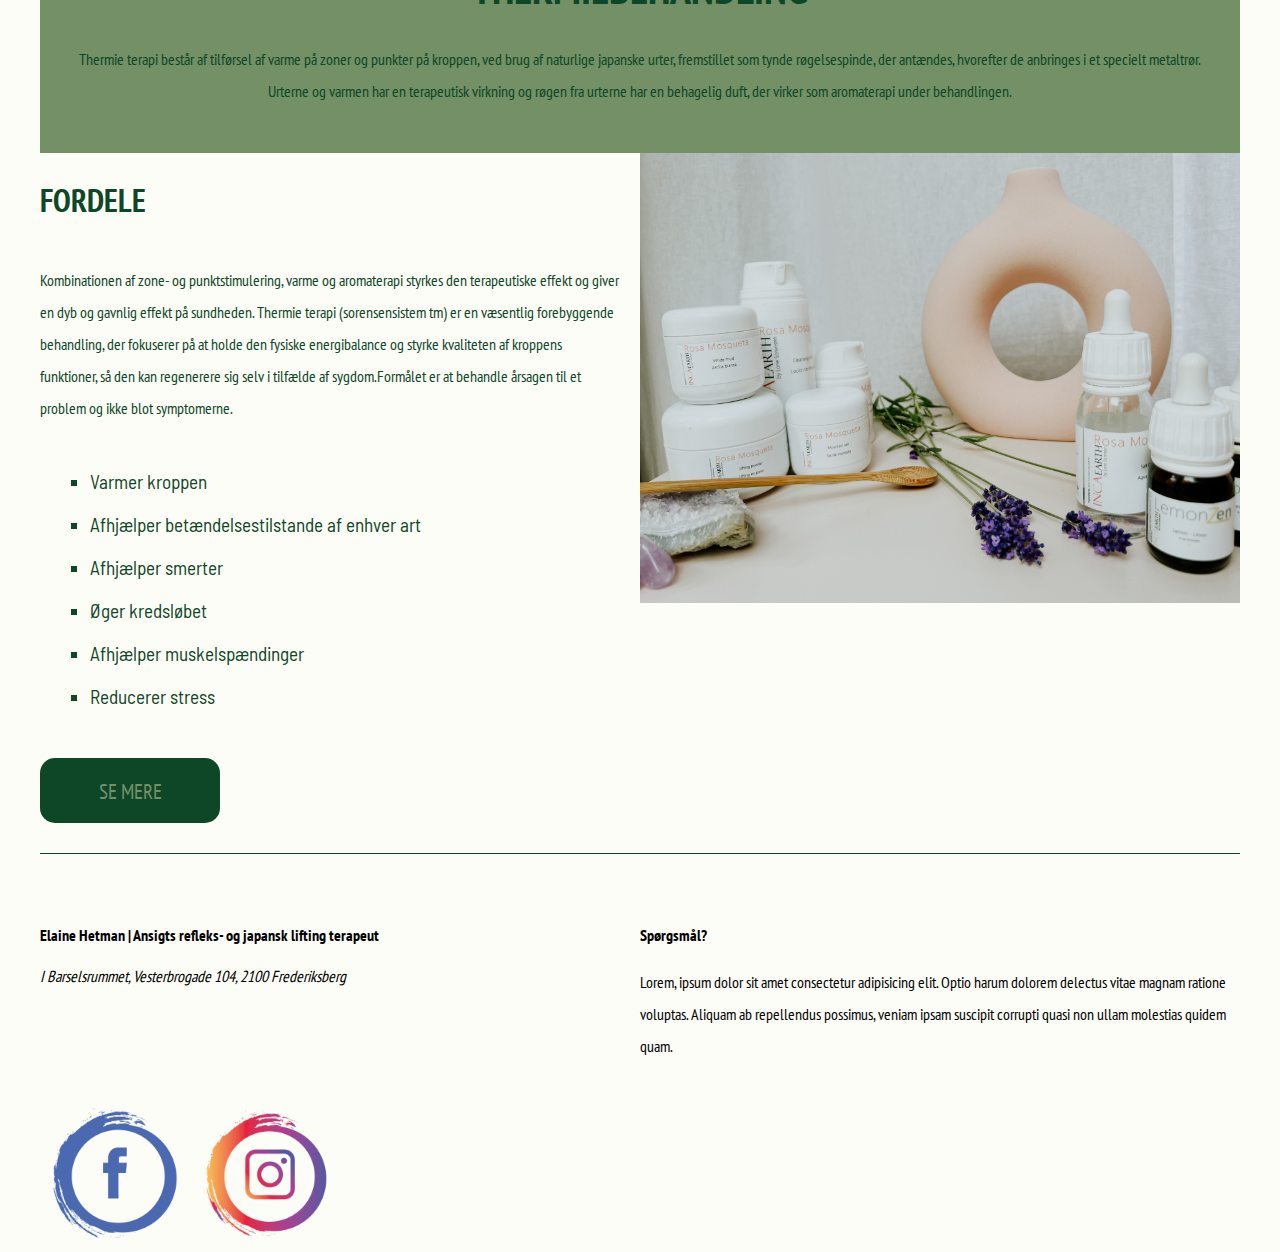
==== commit 782f56ac: "om" ====
--- a/ansigt.html
+++ b/ansigt.html
@@ -13,7 +13,7 @@
     <link href="https://fonts.googleapis.com/css2?family=PT+Sans+Narrow&display=swap" rel="stylesheet" />
     <link rel="stylesheet" href="layout.css" />
     <link rel="stylesheet" href="style.css" />
-    <title>ANSIGTSREFLEKS TERAPI</title>
+    <title>ANSIGTS REFLEKS TERAPI</title>
   </head>
   <body>
     <header class="banner">
@@ -21,13 +21,13 @@
         <a class="logo" href="index.html"><img src="images/logo_2.svg" alt="logo" /></a>
         <ul class="nav-menu">
           <li class="nav-item">
-            <a href="ansigt.html">ANSIGTSREFLEKS TERAPI</a>
+            <a href="ansigt.html">ANSIGTS REFLEKS TERAPI</a>
           </li>
           <li class="nav-item">
             <a href="japansk.html">JAPANSK LIFTING</a>
           </li>
           <li class="nav-item">
-            <a href="#">FERTILITETSBEHANDLING</a>
+            <a href="fertilitet.html">FERTILITETSBEHANDLING</a>
           </li>
 
           <li class="nav-item">
@@ -51,11 +51,11 @@
       </nav>
     </header>
     <section class="half-split_2">
-      <h1>ANSIGTSREFLEKS TERAPI</h1>
+      <h1>ANSIGTS REFLEKS TERAPI</h1>
       <img src="billeder/ansigt_side_ansigt.JPG" alt="kvinde giver ansigtsrefleks" />
     </section>
     <section class="hvad_er_refleks">
-      <h2>HVAD ER ANSIGTSREFLEKS TERAPI?</h2>
+      <h2>HVAD ER ANSIGTS REFLEKS TERAPI?</h2>
       <p>
         Ansigts Refleksterapi er en effektiv behandlingsmetode, der hjælper dig af med symptomer, fysiske smerter og hovedparten af alle sygdomme. Ligesom vi har reflekszoner på fødderne og i håndfladerne, findes de også i ansigt og hovedbund. Der arbejdes med disse reflekszoner samt energibaner (meridianer) og centralnervesystemet. Ansigts Refleksterapi skiller sig ud fra mange andre, ved at årsagsbehandle, i stedet for kun at symptombehandle. Metoden er blid, og selvom der anvendes mere faste tryk og strøg i behandlingen, opfattes den utrolig afslappende og afstressende for de allerfleste. Ved den manuelle stimulering af punkter og reflekszoner påvirkes centralnervesystemet, kroppens meridianer, blod og lymfekredsløb, så både hjerne, organer, muskler, hormon- og nervesystem fungerer
         bedre. Både kroppens indre og ydre forhold forbedres, og dermed opnår man et meget målrettet, hurtigt og positivt resultat.
@@ -78,7 +78,7 @@
     <section class="fordele">
       <div class="fordele_grid2">
         <h2>FORDELE</h2>
-        <p>Kombinationen af zone- og punktstimulering, varme og aromaterapi styrkes den terapeutiske effekt og giver en dyb og gavnlig effekt på sundheden. Thermie terapi sorensensistem tm er en væsentlig forebyggende behandling, der fokuserer på at holde den fysiske energibalance og styrke kvaliteten af​ kroppens funktioner, så den kan regenerere sig selv i tilfælde af sygdom.Formålet er at behandle årsagen til et ​​problem og ikke blot symptomerne.</p>
+        <p>Kombinationen af zone- og punktstimulering, varme og aromaterapi styrkes den terapeutiske effekt og giver en dyb og gavnlig effekt på sundheden. Thermie terapi (sorensensistem tm) er en væsentlig forebyggende behandling, der fokuserer på at holde den fysiske energibalance og styrke kvaliteten af​ kroppens funktioner, så den kan regenerere sig selv i tilfælde af sygdom.Formålet er at behandle årsagen til et ​​problem og ikke blot symptomerne.</p>
         <ul>
           <li>Varmer kroppen</li>
           <li>Afhjælper betændelsestilstande af enhver art</li>
@@ -93,7 +93,7 @@
     </section>
     <footer class="grid_footer_3col">
       <div class="adresse">
-        <h4>Elaine Hetman | Ansigtsrrefleks- og japansklifting terapeut</h4>
+        <h4>Elaine Hetman | Ansigts refleks- og japansk lifting terapeut</h4>
         <address>I Barselsrummet, Vesterbrogade 104, 2100 Frederiksberg</address>
       </div>
       <div class="ikoner">
--- a/style.css
+++ b/style.css
@@ -116,7 +116,6 @@
     gap: 0;
     flex-direction: column;
     background-color: var(--pink);
-    border-radius: 30%;
     width: 100%;
     text-align: center;
     transition: 0.3s;
@@ -324,6 +323,61 @@
   padding: 10px;
 }
 
+/* ---------------------- SIDE 3 ---------------------- */
+
+.fertilitet_titel {
+  font-size: 1.5rem;
+  margin: 20px;
+  color: #0e4628;
+  display: flex;
+  justify-content: center;
+}
+
+.hvordan_fertilitet {
+  margin: 20px;
+  font-size: 1rem;
+  color: #0e4628;
+}
+
+/* ----------- OM OS ----------- */
+.om_titel {
+  display: flex;
+  align-items: center;
+  flex-direction: column;
+  font-size: 2rem;
+  color: #0e4628;
+}
+
+.om_titel div {
+  display: flex;
+  gap: 20px;
+  margin: 20px;
+}
+
+.om_addresse {
+  margin: 20px;
+  display: flex;
+  text-align: center;
+  font-size: 1.2rem;
+  flex-direction: column;
+}
+
+.om_elaine {
+  margin: 20px;
+  color: #0e4628;
+}
+.om_elaine h2 {
+  font-size: 1.2rem;
+  color: #739066;
+}
+
+.om_kontakt {
+  color: #0e4628;
+  display: flex;
+  flex-direction: column;
+  align-items: center;
+}
+
 @media (min-width: 1000px) {
   .logo {
     width: 7%;
@@ -465,7 +519,7 @@
   }
   .hvad_er_refleks {
     border-block: 1px solid #0e4628;
-    margin-block: 40px;
+    margin-block: 30px;
   }
   .hvad_er_refleks p,
   .hvad_er_refleks h2 {
@@ -483,11 +537,13 @@
     grid-row: 1;
     font-size: 2.5rem;
     padding: 0;
+    margin-block: 0;
   }
   .hvem_kan_behandles p {
     grid-column: 1;
     grid-row: 2;
     padding: 0;
+    padding-right: 20px;
   }
 
   .hvem_kan_behandles img {
@@ -531,4 +587,23 @@
     grid-column: 2;
     grid-row: 1;
   }
-}
+
+  /* -------------- OM OS -----------  */
+  .om_elaine {
+    display: grid;
+    grid-template-columns: 1fr 1fr;
+    padding-top: 30px;
+    border-block: solid 1px var(--darkgreen);
+    padding-bottom: 30px;
+    max-width: 80%;
+  }
+
+  .om_elaine p {
+    padding-right: 20px;
+  }
+
+  .om_kontakt {
+    padding-bottom: 50px;
+    border-bottom: solid 1px var(--darkgreen);
+  }
+}
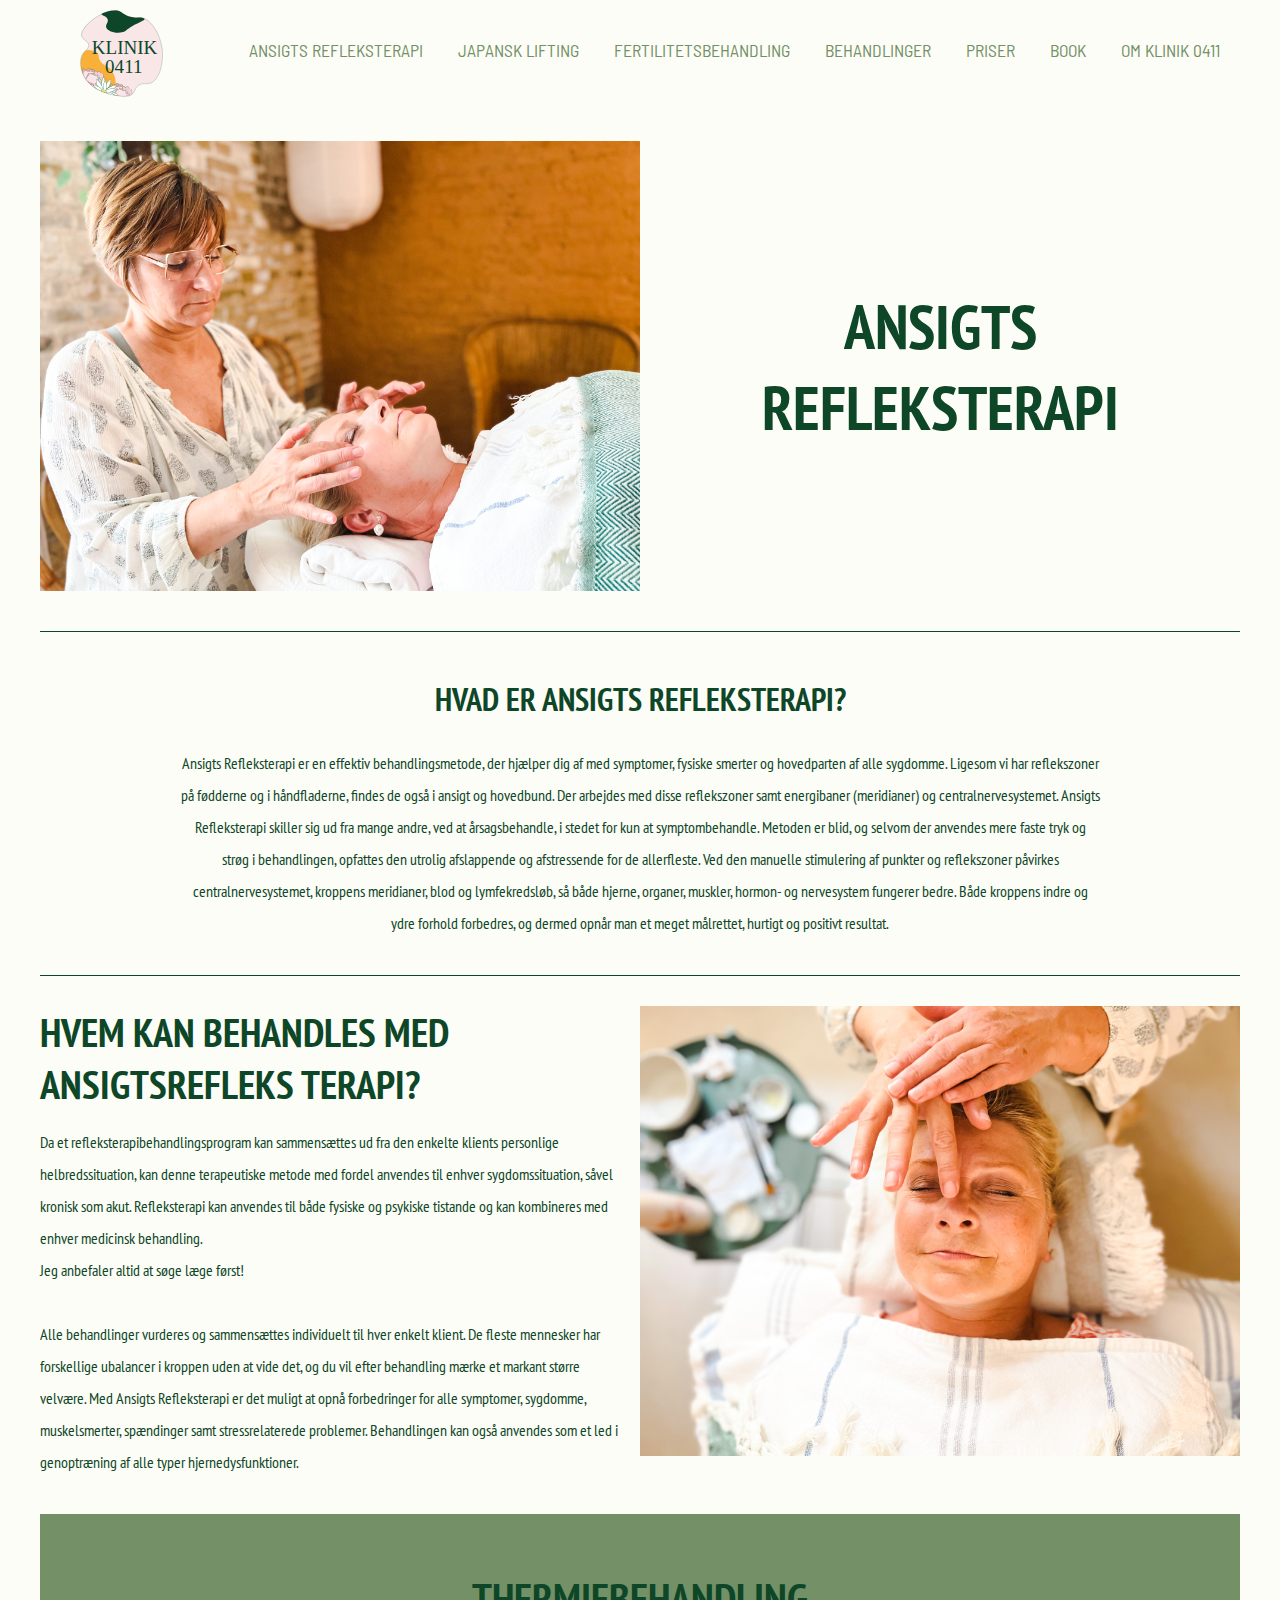
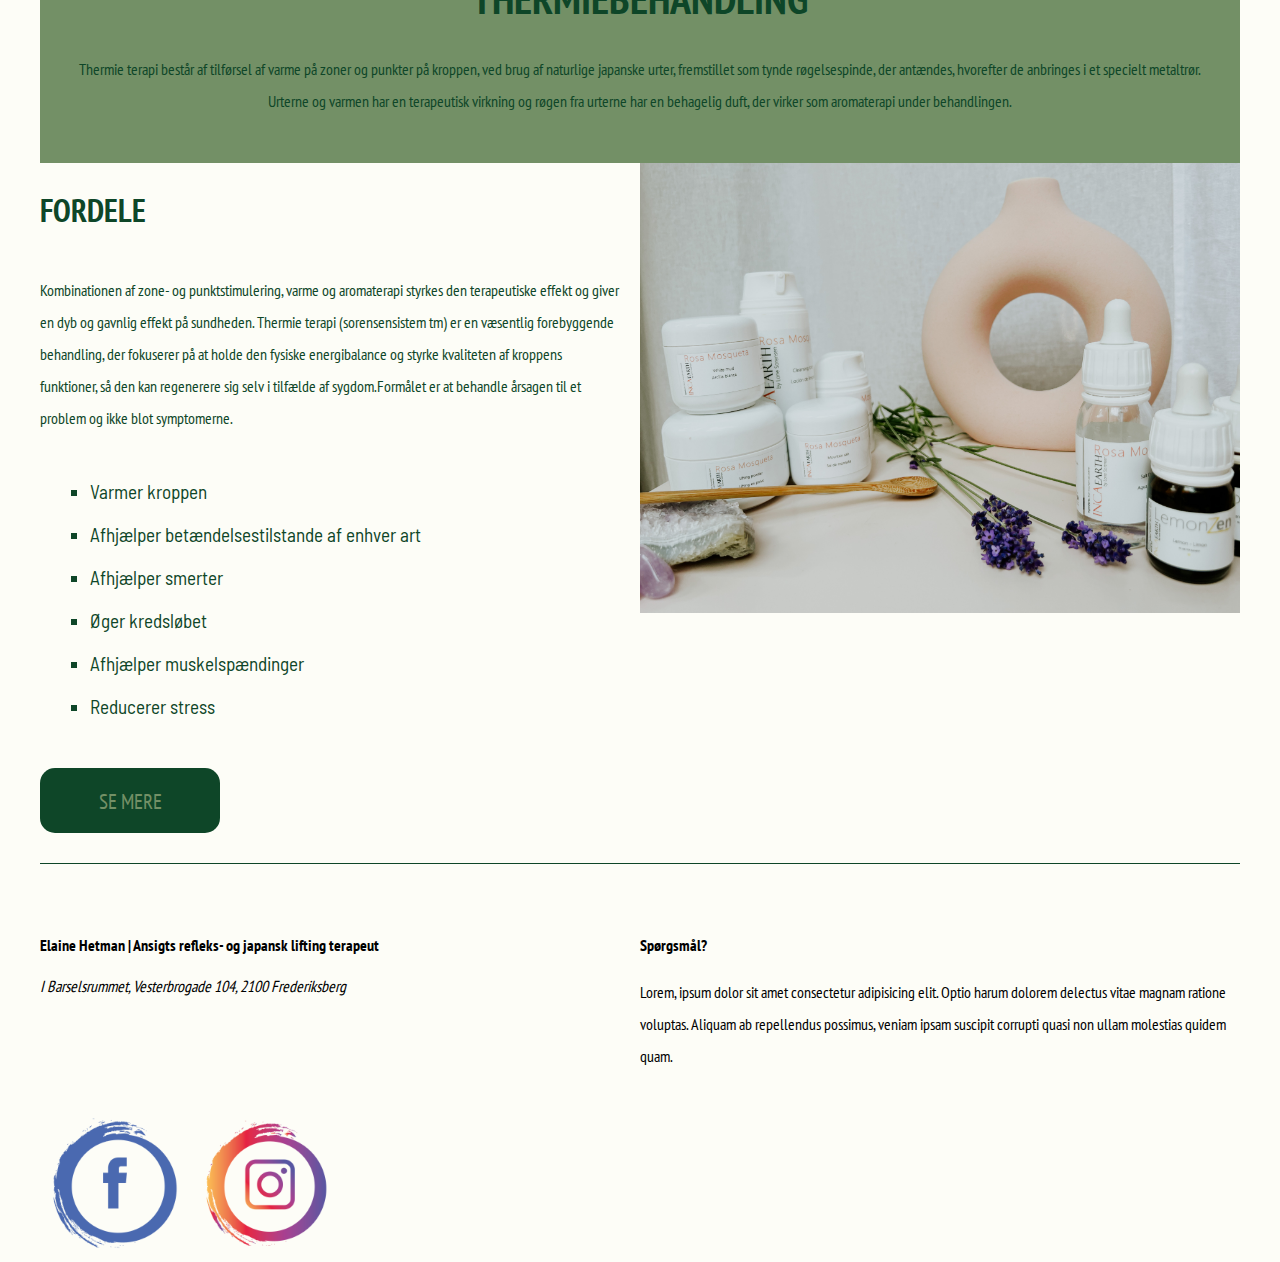
==== commit e5c4cd16: "om" ====
--- a/ansigt.html
+++ b/ansigt.html
@@ -21,7 +21,7 @@
         <a class="logo" href="index.html"><img src="images/logo_2.svg" alt="logo" /></a>
         <ul class="nav-menu">
           <li class="nav-item">
-            <a href="ansigt.html">ANSIGTS REFLEKS TERAPI</a>
+            <a href="ansigt.html">ANSIGTS REFLEKSTERAPI</a>
           </li>
           <li class="nav-item">
             <a href="japansk.html">JAPANSK LIFTING</a>
@@ -40,7 +40,7 @@
             <a href="#">BOOK</a>
           </li>
           <li class="nav-item">
-            <a href="#">OM KLINIK 0411</a>
+            <a href="om.html">OM KLINIK 0411</a>
           </li>
         </ul>
         <div class="hamburger">
@@ -51,11 +51,11 @@
       </nav>
     </header>
     <section class="half-split_2">
-      <h1>ANSIGTS REFLEKS TERAPI</h1>
+      <h1>ANSIGTS REFLEKSTERAPI</h1>
       <img src="billeder/ansigt_side_ansigt.JPG" alt="kvinde giver ansigtsrefleks" />
     </section>
     <section class="hvad_er_refleks">
-      <h2>HVAD ER ANSIGTS REFLEKS TERAPI?</h2>
+      <h2>HVAD ER ANSIGTS REFLEKSTERAPI?</h2>
       <p>
         Ansigts Refleksterapi er en effektiv behandlingsmetode, der hjælper dig af med symptomer, fysiske smerter og hovedparten af alle sygdomme. Ligesom vi har reflekszoner på fødderne og i håndfladerne, findes de også i ansigt og hovedbund. Der arbejdes med disse reflekszoner samt energibaner (meridianer) og centralnervesystemet. Ansigts Refleksterapi skiller sig ud fra mange andre, ved at årsagsbehandle, i stedet for kun at symptombehandle. Metoden er blid, og selvom der anvendes mere faste tryk og strøg i behandlingen, opfattes den utrolig afslappende og afstressende for de allerfleste. Ved den manuelle stimulering af punkter og reflekszoner påvirkes centralnervesystemet, kroppens meridianer, blod og lymfekredsløb, så både hjerne, organer, muskler, hormon- og nervesystem fungerer
         bedre. Både kroppens indre og ydre forhold forbedres, og dermed opnår man et meget målrettet, hurtigt og positivt resultat.
--- a/style.css
+++ b/style.css
@@ -425,7 +425,7 @@
     grid-template-columns: 1fr 2fr;
     padding-bottom: 40px;
     border-bottom: 1px solid #0e4628;
-    margin-bottom: 50px;
+    margin-bottom: 28px;
   }
   .grid_1-2 img {
     grid-column: 1;
@@ -437,9 +437,11 @@
     margin-inline: 20px;
     grid-row: 1;
     grid-column: 2;
-  }
+    margin-top: 0;
+  }
+
   .grid_1-2 p {
-    margin-top: 100px;
+    margin-top: 55px;
     padding-bottom: 10px;
   }
   .grid_1-2 div {
@@ -463,10 +465,11 @@
     grid-row: 1;
     grid-column: 1;
     padding-left: 0;
+    margin-top: 0;
   }
 
   .grid_2-1 p {
-    margin-top: 100px;
+    margin-top: 55px;
     padding-right: 50px;
   }
   .grid_2-1 div {
@@ -502,7 +505,7 @@
   .half-split_2 {
     display: grid;
     grid-template-columns: 1fr 1fr;
-    padding-top: 40px;
+    padding-block: 40px;
   }
 
   .half-split_2 h1 {
@@ -519,7 +522,7 @@
   }
   .hvad_er_refleks {
     border-block: 1px solid #0e4628;
-    margin-block: 30px;
+    margin-bottom: 30px;
   }
   .hvad_er_refleks p,
   .hvad_er_refleks h2 {
@@ -595,7 +598,6 @@
     padding-top: 30px;
     border-block: solid 1px var(--darkgreen);
     padding-bottom: 30px;
-    max-width: 80%;
   }
 
   .om_elaine p {
@@ -606,4 +608,10 @@
     padding-bottom: 50px;
     border-bottom: solid 1px var(--darkgreen);
   }
-}
+
+  .logo_2 {
+    max-width: 60%;
+    padding-top: 30px;
+  }
+
+}
